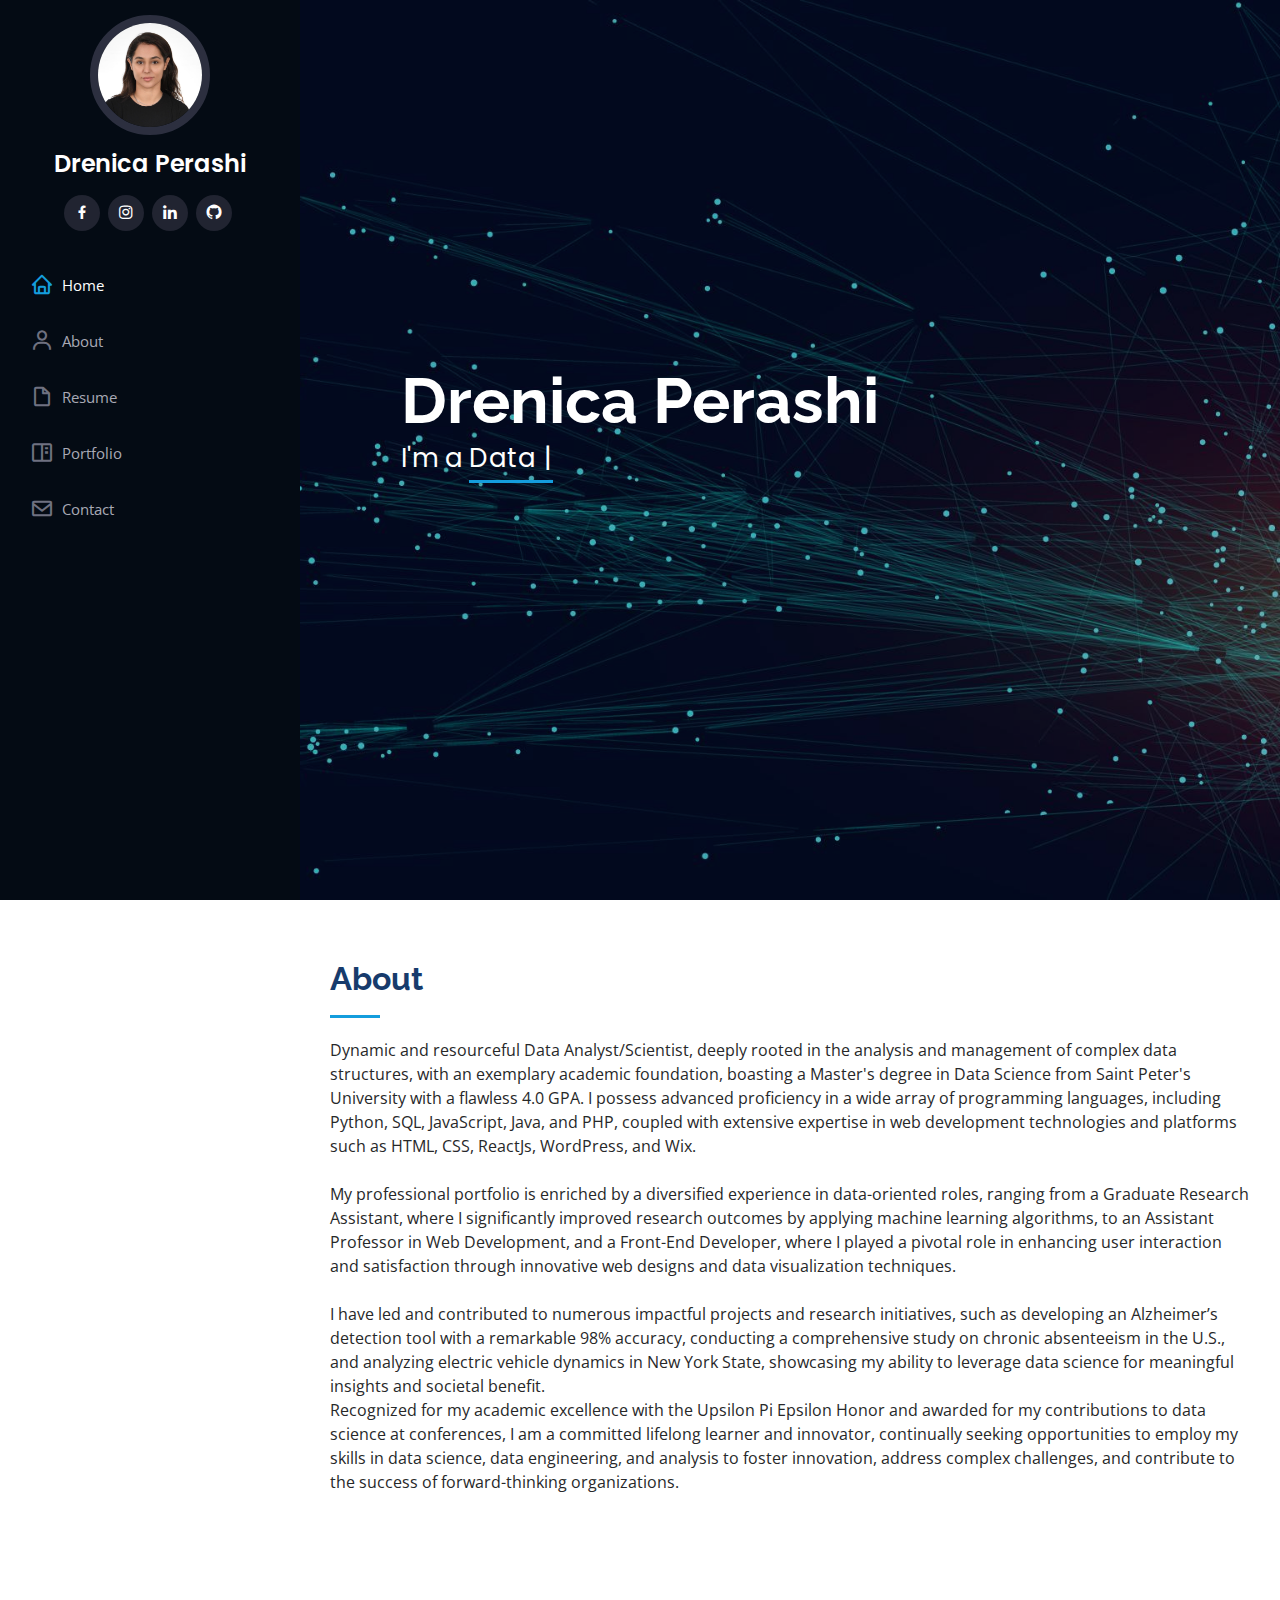
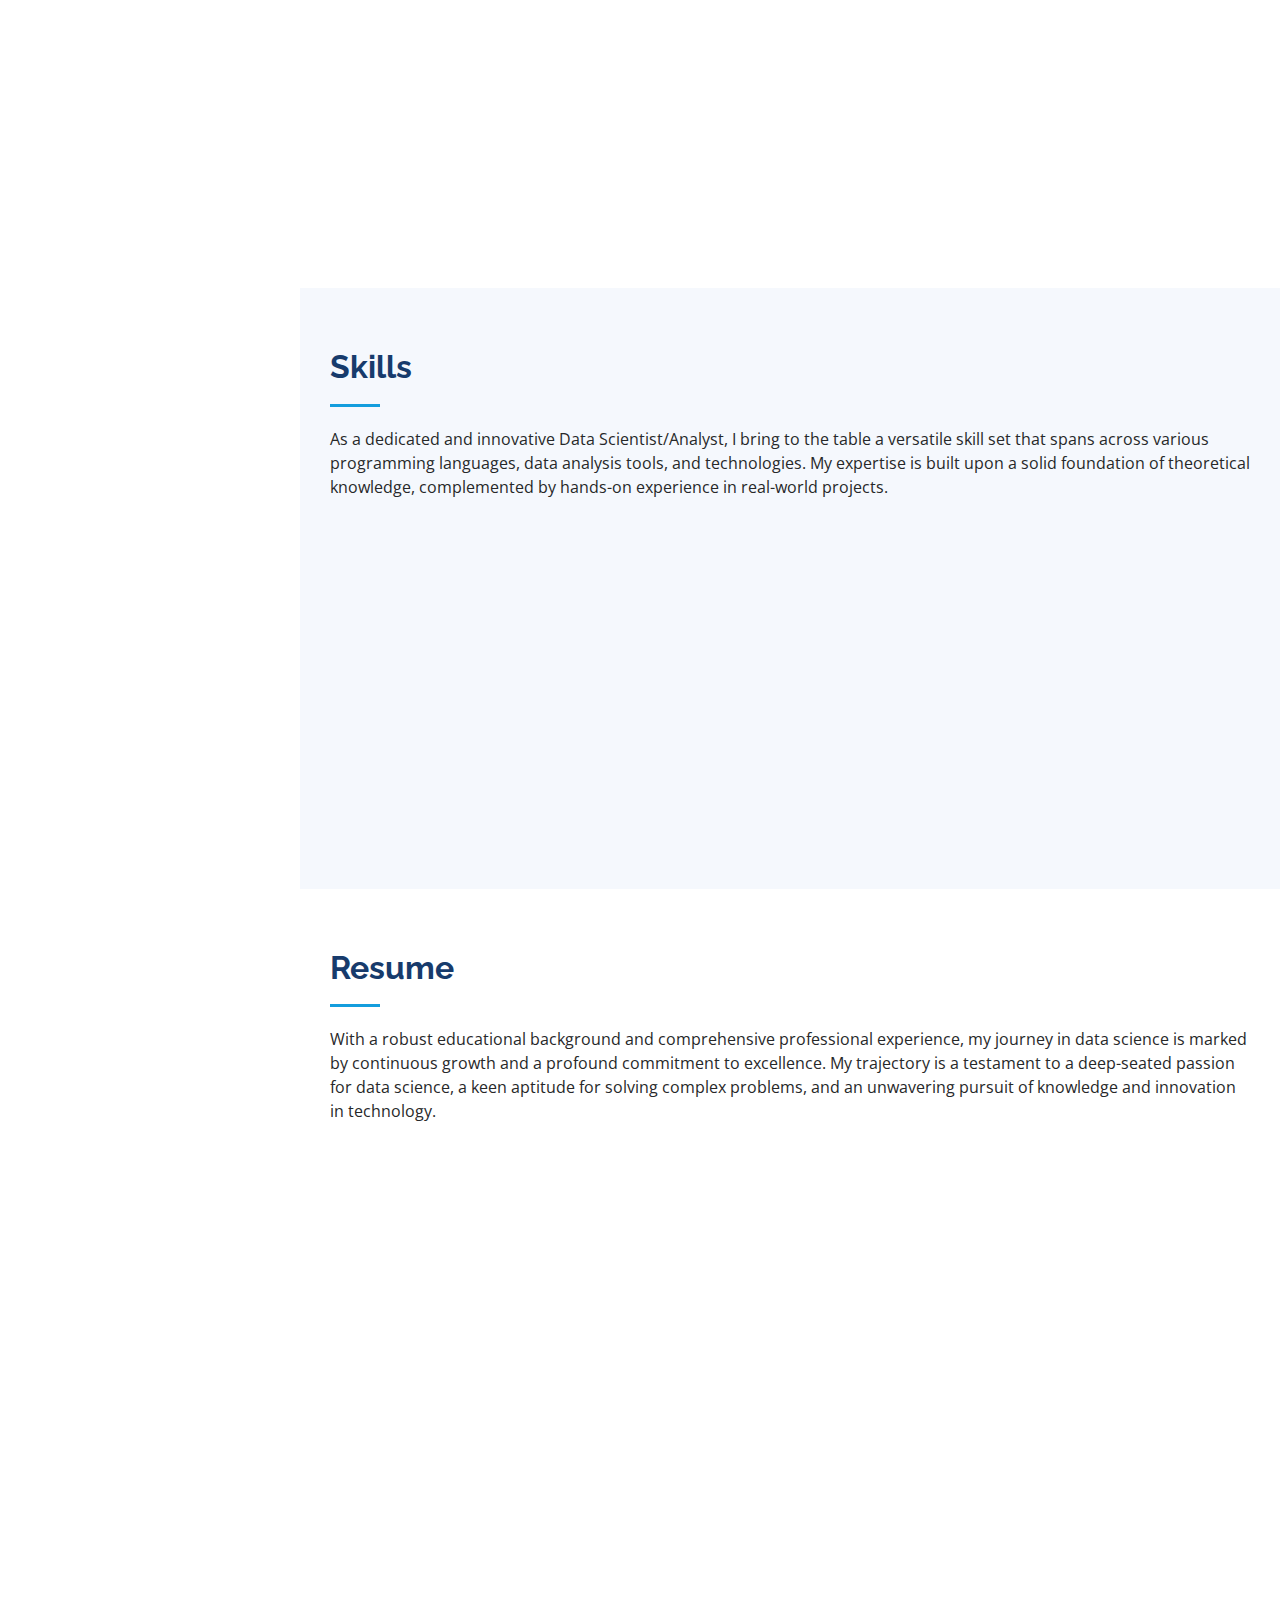
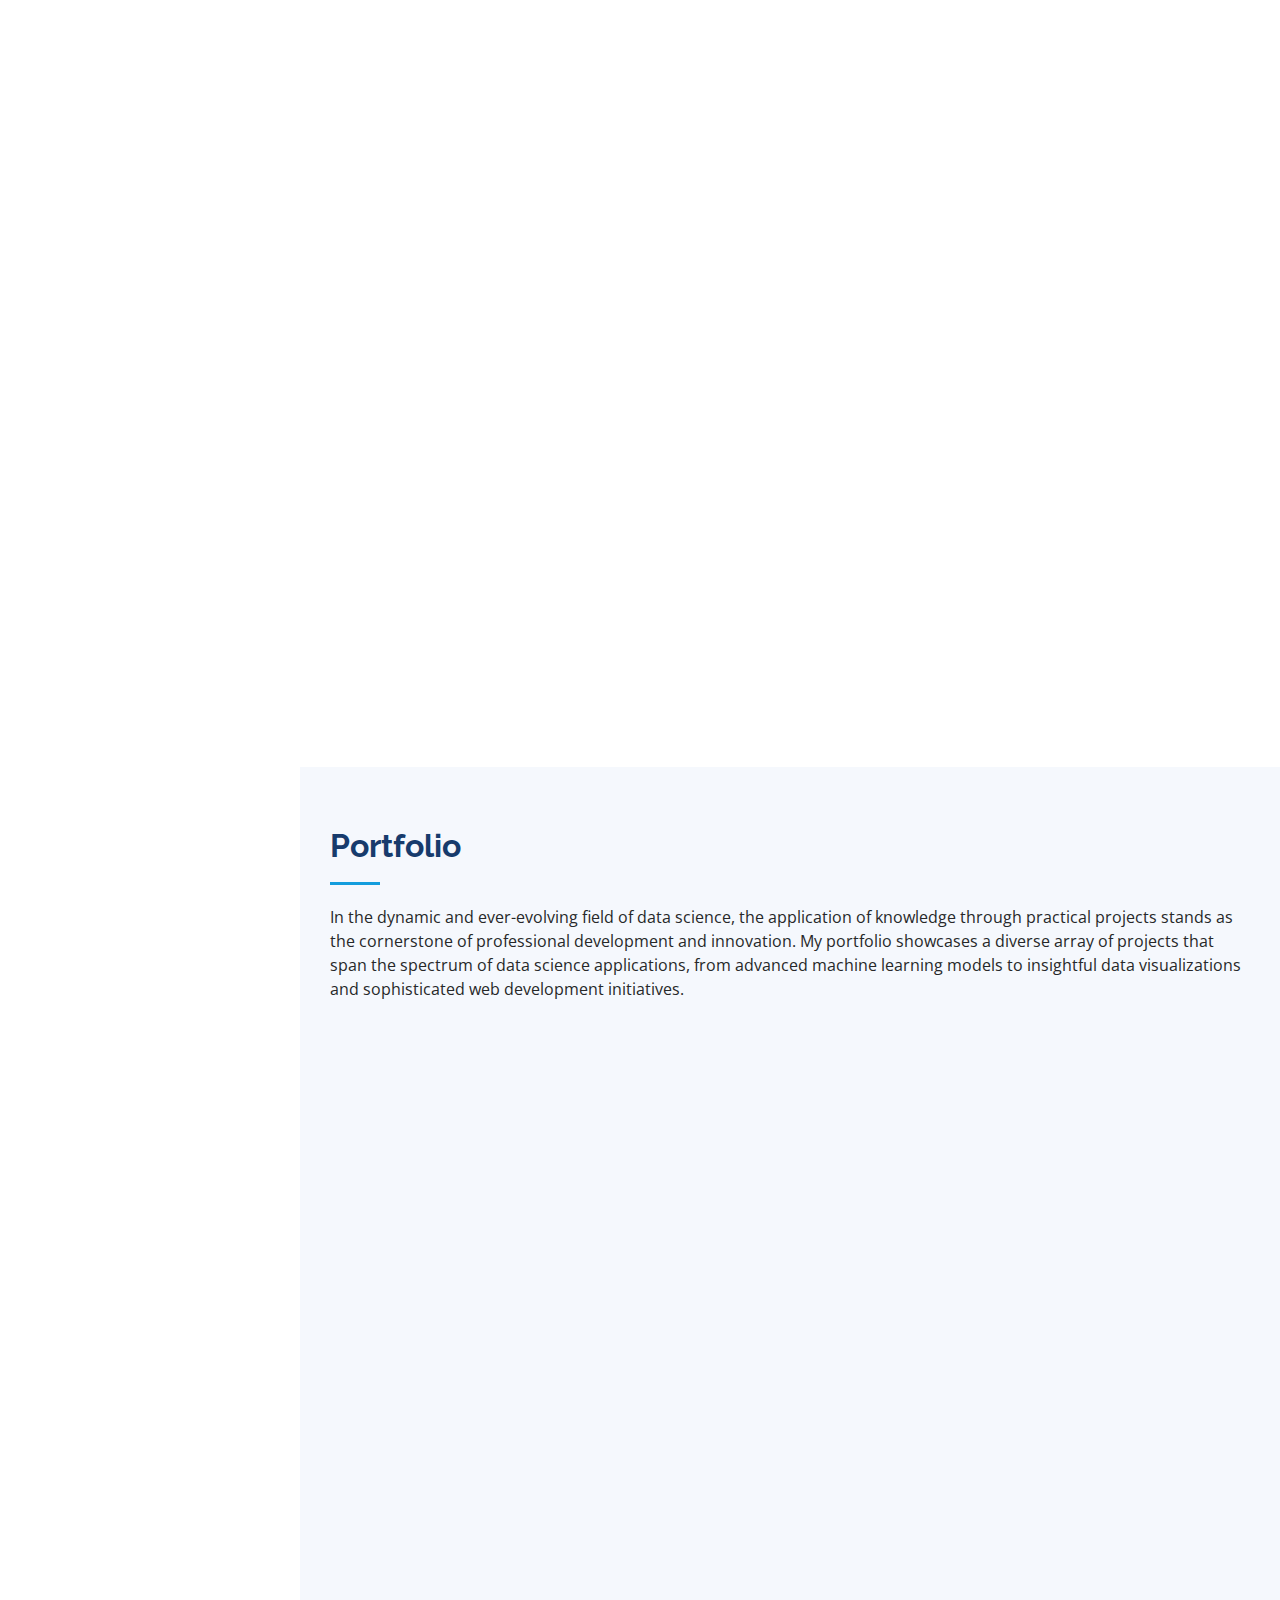
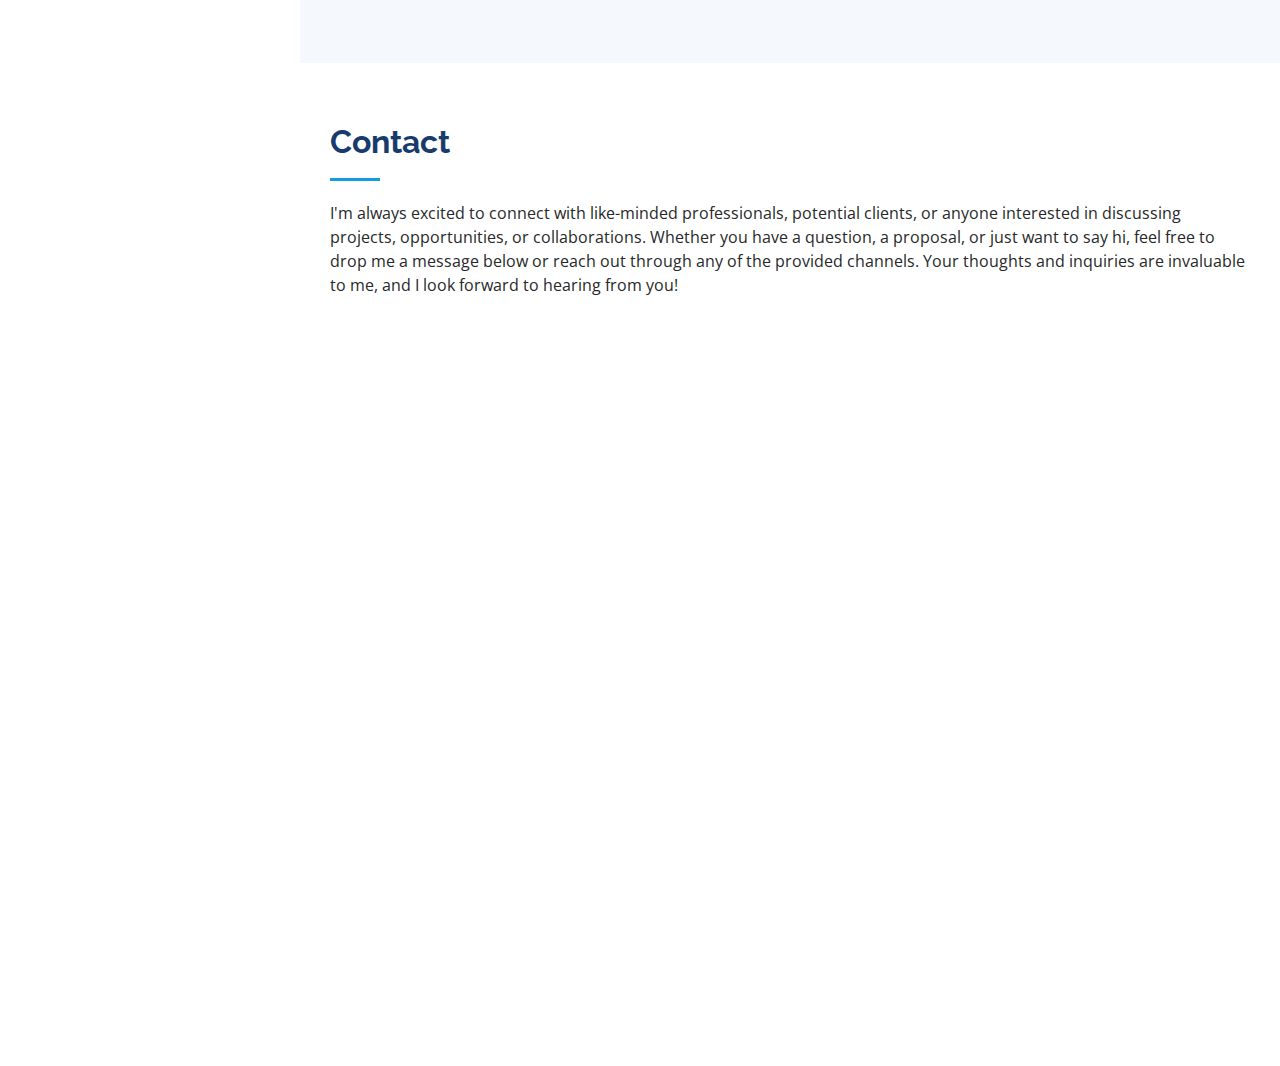
==== index.html @ c78410ed "change" ====
<!DOCTYPE html>
<html lang="en">

<head>
  <meta charset="utf-8">
  <meta content="width=device-width, initial-scale=1.0" name="viewport">

  <title>My portfolio</title>
  <meta content="" name="description">
  <meta content="" name="keywords">

  <!-- Favicons -->
  <link href="assets/img/favicon.jpg" rel="icon">


  <!-- Google Fonts -->
  <link href="https://fonts.googleapis.com/css?family=Open+Sans:300,300i,400,400i,600,600i,700,700i|Raleway:300,300i,400,400i,500,500i,600,600i,700,700i|Poppins:300,300i,400,400i,500,500i,600,600i,700,700i" rel="stylesheet">

  <!-- Vendor CSS Files -->
  <link href="assets/vendor/aos/aos.css" rel="stylesheet">
  <link href="assets/vendor/bootstrap/css/bootstrap.min.css" rel="stylesheet">
  <link href="assets/vendor/bootstrap-icons/bootstrap-icons.css" rel="stylesheet">
  <link href="assets/vendor/boxicons/css/boxicons.min.css" rel="stylesheet">
  <link href="assets/vendor/glightbox/css/glightbox.min.css" rel="stylesheet">
  <link href="assets/vendor/swiper/swiper-bundle.min.css" rel="stylesheet">

  <!-- Template Main CSS File -->
  <link href="assets/css/style.css" rel="stylesheet">

</head>

<body>

  <!-- ======= Mobile nav toggle button ======= -->
  <i class="bi bi-list mobile-nav-toggle d-xl-none"></i>

  <!-- ======= Header ======= -->
  <header id="header">
    <div class="d-flex flex-column">

      <div class="profile">
        <img src="assets/img/profilepicture.jpg" alt="" class="img-fluid rounded-circle">
        <h1 class="text-light"><a href="index.html">Drenica Perashi</a></h1>
        <div class="social-links mt-3 text-center">
          <a href="https://www.facebook.com/drenica.perashi" class="facebook"><i class="bx bxl-facebook"></i></a>
          <a href="https://www.instagram.com/drenicaperashii/" class="instagram"><i class="bx bxl-instagram"></i></a>
          <a href="https://www.linkedin.com/in/drenicaperashi/" class="linkedin"><i class="bx bxl-linkedin"></i></a>
          <a href="https://github.com/Drenica" class="github"><i class="bx bxl-github"></i></a>
        </div>
      </div>

      <nav id="navbar" class="nav-menu navbar">
        <ul>
          <li><a href="#hero" class="nav-link scrollto active"><i class="bx bx-home"></i> <span>Home</span></a></li>
          <li><a href="#about" class="nav-link scrollto"><i class="bx bx-user"></i> <span>About</span></a></li>
          <li><a href="#resume" class="nav-link scrollto"><i class="bx bx-file-blank"></i> <span>Resume</span></a></li>
          <li><a href="#portfolio" class="nav-link scrollto"><i class="bx bx-book-content"></i> <span>Portfolio</span></a></li>
          <li><a href="#contact" class="nav-link scrollto"><i class="bx bx-envelope"></i> <span>Contact</span></a></li>
        </ul>
      </nav><!-- .nav-menu -->
    </div>
  </header><!-- End Header -->

  <!-- ======= Hero Section ======= -->
  <section id="hero" class="d-flex flex-column justify-content-center align-items-center">
    <div class="hero-container" data-aos="fade-in">
      <h1>Drenica Perashi</h1>
      <p>I'm a <span class="typed" data-typed-items="Data Analyst, Data Scientist, Web Developer"></span></p>
    </div>
  </section><!-- End Hero -->

  <main id="main">

    <!-- ======= About Section ======= -->
    <section id="about" class="about">
      <div class="container">

        <div class="section-title">
          <h2>About</h2>
          <p>Dynamic and resourceful Data Analyst/Scientist, deeply rooted in the analysis and management of complex data structures, with an exemplary academic foundation, boasting a Master's degree in Data Science from Saint Peter's University with a flawless 4.0 GPA. I possess advanced proficiency in a wide array of programming languages, including Python, SQL, JavaScript, Java, and PHP, coupled with extensive expertise in web development technologies and platforms such as HTML, CSS, ReactJs, WordPress, and Wix.</p><br>
          <p>My professional portfolio is enriched by a diversified experience in data-oriented roles, ranging from a Graduate Research Assistant, where I significantly improved research outcomes by applying machine learning algorithms, to an Assistant Professor in Web Development, and a Front-End Developer, where I played a pivotal role in enhancing user interaction and satisfaction through innovative web designs and data visualization techniques.</p><br>
          <p>I have led and contributed to numerous impactful projects and research initiatives, such as developing an Alzheimer’s detection tool with a remarkable 98% accuracy, conducting a comprehensive study on chronic absenteeism in the U.S., and analyzing electric vehicle dynamics in New York State, showcasing my ability to leverage data science for meaningful insights and societal benefit.</p>
          <p>Recognized for my academic excellence with the Upsilon Pi Epsilon Honor and awarded for my contributions to data science at conferences, I am a committed lifelong learner and innovator, continually seeking opportunities to employ my skills in data science, data engineering, and analysis to foster innovation, address complex challenges, and contribute to the success of forward-thinking organizations.</p>          
        </div>

        <div class="row">
          <div class="col-lg-3" data-aos="fade-right">
            <img src="assets/img/profilepicture.jpg" class="img-fluid" alt="">
          </div>
          <div class="col-lg-9 pt-3 pt-lg-0 content" data-aos="fade-left">
            <p class="fst-italic">
              </p>
            <div class="row">
              <div class="col-lg-12">
                <ul>
                  <li><i class="bi bi-chevron-right"></i> <strong>City:</strong> <span>New York, USA</span></li>
                  <li><i class="bi bi-chevron-right"></i> <strong>Job titles:</strong> <span>Data Scientist · Data Analyst · ML Engineering  · Data Engineering · Business Analyst</span></li>
                  <li><i class="bi bi-chevron-right"></i> <strong>Workplaces:</strong> <span>On-site · Hybrid · Remote</span></li>
                  <li><i class="bi bi-chevron-right"></i> <strong>Availability:</strong> <span>Open to work</span></li>
                  <li><i class="bi bi-chevron-right"></i> <strong>Job types:</strong> <span>Full-time · Contract · Part-time · Internship · Temporary</span></li>
                  <li><i class="bi bi-chevron-right"></i> <strong>Start date:</strong> <span> Immediately · I'm actively applying</span></li>
                </ul>
              </div>
            </div>
          </div>
        </div>
      </div>
    </section><!-- End About Section -->

    <!-- ======= Facts Section ======= -->
    <!-- <section id="facts" class="facts">
      <div class="container">

        <div class="section-title">
          <h2>Facts</h2>
          <p>Magnam dolores commodi suscipit. Necessitatibus eius consequatur ex aliquid fuga eum quidem. Sit sint consectetur velit. Quisquam quos quisquam cupiditate. Et nemo qui impedit suscipit alias ea. Quia fugiat sit in iste officiis commodi quidem hic quas.</p>
        </div>

        <div class="row no-gutters">

          <div class="col-lg-3 col-md-6 d-md-flex align-items-md-stretch" data-aos="fade-up">
            <div class="count-box">
              <i class="bi bi-emoji-smile"></i>
              <span data-purecounter-start="0" data-purecounter-end="232" data-purecounter-duration="1" class="purecounter"></span>
              <p><strong>Happy Clients</strong> consequuntur quae</p>
            </div>
          </div>

          <div class="col-lg-3 col-md-6 d-md-flex align-items-md-stretch" data-aos="fade-up" data-aos-delay="100">
            <div class="count-box">
              <i class="bi bi-journal-richtext"></i>
              <span data-purecounter-start="0" data-purecounter-end="521" data-purecounter-duration="1" class="purecounter"></span>
              <p><strong>Projects</strong> adipisci atque cum quia aut</p>
            </div>
          </div>

          <div class="col-lg-3 col-md-6 d-md-flex align-items-md-stretch" data-aos="fade-up" data-aos-delay="200">
            <div class="count-box">
              <i class="bi bi-headset"></i>
              <span data-purecounter-start="0" data-purecounter-end="1453" data-purecounter-duration="1" class="purecounter"></span>
              <p><strong>Hours Of Support</strong> aut commodi quaerat</p>
            </div>
          </div>

          <div class="col-lg-3 col-md-6 d-md-flex align-items-md-stretch" data-aos="fade-up" data-aos-delay="300">
            <div class="count-box">
              <i class="bi bi-people"></i>
              <span data-purecounter-start="0" data-purecounter-end="32" data-purecounter-duration="1" class="purecounter"></span>
              <p><strong>Hard Workers</strong> rerum asperiores dolor</p>
            </div>
          </div>

        </div>

      </div> -->
    </section><!-- End Facts Section -->

    <!-- ======= Skills Section ======= -->
    <section id="skills" class="skills section-bg">
      <div class="container">

        <div class="section-title">
          <h2>Skills</h2>
          <p>As a dedicated and innovative Data Scientist/Analyst, I bring to the table a versatile skill set that spans across various programming languages, data analysis tools, and technologies. My expertise is built upon a solid foundation of theoretical knowledge, complemented by hands-on experience in real-world projects.</p>
        </div>

        <div class="row skills-content">

          <div class="col-lg-6" data-aos="fade-up">

            <div class="progress">
              <span class="skill">PYTHON (PANDAS, NUMPY, PLOTLY, MATPLOTLIB, SCIKIT-LEARN)<i class="val">100%</i></span>
              <div class="progress-bar-wrap">
                <div class="progress-bar" role="progressbar" aria-valuenow="100" aria-valuemin="0" aria-valuemax="100"></div>
              </div>
            </div>

            <div class="progress">
              <span class="skill">DATABASE MANAGEMENT (SQL, NOSQL, MS SQL SERVER, MYSQL, AND MONGODB)<i class="val">90%</i></span>
              <div class="progress-bar-wrap">
                <div class="progress-bar" role="progressbar" aria-valuenow="90" aria-valuemin="0" aria-valuemax="100"></div>
              </div>
            </div>

            <div class="progress">
              <span class="skill">DATA VISUALIZATION (TABLEAU, POWERBI, EXCEL) <i class="val">95%</i></span>
              <div class="progress-bar-wrap">
                <div class="progress-bar" role="progressbar" aria-valuenow="95" aria-valuemin="0" aria-valuemax="100"></div>
              </div>
            </div>

            <div class="progress">
              <span class="skill">MACHINE LEARNING (REINFORCED, SUPERVISED, UNSUPERVISED AND TRANSFER) <i class="val">90%</i></span>
              <div class="progress-bar-wrap">
                <div class="progress-bar" role="progressbar" aria-valuenow="90" aria-valuemin="0" aria-valuemax="100"></div>
              </div>
            </div>

            <div class="progress">
              <span class="skill">AWS(COMPUTE, DATABASE, ANALYTICS, MACHINE LEARNING, ETC.) <i class="val">85%</i></span>
              <div class="progress-bar-wrap">
                <div class="progress-bar" role="progressbar" aria-valuenow="85" aria-valuemin="0" aria-valuemax="100"></div>
              </div>
            </div>
          </div>

          <div class="col-lg-6" data-aos="fade-up" data-aos-delay="100">

            <div class="progress">
              <span class="skill">WEB DEVELOPMENT (HTM, CSS, ReactJs, Wordpress, Wix)<i class="val">100%</i></span>
              <div class="progress-bar-wrap">
                <div class="progress-bar" role="progressbar" aria-valuenow="100" aria-valuemin="0" aria-valuemax="100"></div>
              </div>
            </div>

            <div class="progress">
              <span class="skill">SOFTWARE ENGINEERING (JAVASCRIPT, PHP, JAVA, C++)<i class="val">80%</i></span>
              <div class="progress-bar-wrap">
                <div class="progress-bar" role="progressbar" aria-valuenow="80" aria-valuemin="0" aria-valuemax="100"></div>
              </div>
            </div>

            <div class="progress">
              <span class="skill">BIG DATA ANALYTICS(HADOOP, SPARK/PYSPARK, KAFKA, HIVE) <i class="val">85%</i></span>
              <div class="progress-bar-wrap">
                <div class="progress-bar" role="progressbar" aria-valuenow="85" aria-valuemin="0" aria-valuemax="100"></div>
              </div>
            </div>

            <div class="progress">
              <span class="skill">DEEP LEARNING & NLP (TENSORFLOW, PYTOUCH, NLTK, SPACY) <i class="val">85%</i></span>
              <div class="progress-bar-wrap">
                <div class="progress-bar" role="progressbar" aria-valuenow="85" aria-valuemin="0" aria-valuemax="100"></div>
              </div>
            </div>

            <div class="progress">
              <span class="skill">MARKET-OPS RESEARCH & MARKET MIX MODELING <i class="val">90%</i></span>
              <div class="progress-bar-wrap">
                <div class="progress-bar" role="progressbar" aria-valuenow="90" aria-valuemin="0" aria-valuemax="100"></div>
              </div>
            </div>

          </div>

        </div>

      </div>
    </section><!-- End Skills Section -->

    <!-- ======= Resume Section ======= -->
    <section id="resume" class="resume">
      <div class="container">

        <div class="section-title">
          <h2>Resume</h2>
          <p>With a robust educational background and comprehensive professional experience, my journey in data science is marked by continuous growth and a profound commitment to excellence. My trajectory is a testament to a deep-seated passion for data science, a keen aptitude for solving complex problems, and an unwavering pursuit of knowledge and innovation in technology.</p>
        </div>

        <div class="row">
          <div class="col-lg-6" data-aos="fade-up">
            <!-- <h3 class="resume-title">Sumary</h3>
            <div class="resume-item pb-0">
              <h4>Alex Smith</h4>
              <p><em>Innovative and deadline-driven Graphic Designer with 3+ years of experience designing and developing user-centered digital/print marketing material from initial concept to final, polished deliverable.</em></p>
              <ul>
                <li>Portland par 127,Orlando, FL</li>
                <li>(123) 456-7891</li>
                <li>alice.barkley@example.com</li>
              </ul>
            </div> -->

            <h3 class="resume-title">Education</h3>
            <div class="resume-item">
              <h4>Master of Science - Data Science</h4>
              <h5>2022 - Present</h5>
              <p><em>Saint Peter's University, NJ</em></p>
              <p>Pursuing my Master of Science in Data Science at Saint Peter's University has equipped me with a profound understanding of statistical modeling, machine learning, and advanced analytics, culminating in a perfect GPA of 4.0 and preparing me for impactful contributions in the field.</p>
            </div>
            <div class="resume-item">
              <h4>Bachelor of Science - Computer Engineering</h4>
              <h5>2017 - 2021</h5>
              <p><em>University of Prishtina - Faculty of Computer Engineering, KS</em></p>
              <p>Graduated with a Bachelor of Science in Computer Engineering from the University of Prishtina “Hasan Prishtina,” where I also served as President of the Student Council, significantly enhanced my leadership skills and technical acumen, laying a robust groundwork for my future endeavors in data science.</p>
            </div><br>
            <h3 class="resume-title">Professional Experience</h3>
            <div class="resume-item">
              <h4>Graduate Research Assistant</h4>
              <h5>2023 - Present</h5>
              <p><em>Saint Peter's University, Jersey City, NJ </em></p>
              <ul>
                <li> Analyzed and cleaned datasets comprising over 10,000+ data points using Python and Azure Big Data,
                  applying machine learning algorithms to enhance research outcomes by 20% in 3 faculty-led studies.</li>
                <li> Championed analysis of intricate data sets for 5 research papers, 3 of which are nearing public release;
                  instrumental in amplifying the department’s standing in data science and advancing research initiatives.</li>
              </ul>
            </div>
          </div>
          <div class="col-lg-6" data-aos="fade-up" data-aos-delay="100"><br><br><br>
            <div class="resume-item">
              <h4>Assistant Professor - Web Development</h4>
              <h5>2021 - 2022</h5>
              <p><em>ICT for KOSOVO’s Growth EU, Prishtine, Kosovo</em></p>
              <ul>
                <li> Prepared and delivered a comprehensive web development training module across two semesters, enhancing
                  data management and UX principles proficiency for 70 students by 30%.</li>
                <li> Created and led a web development module, enhancing data analysis skills and increasing project scores by
                  25% through 30+ assignments.
                  </li>
              </ul>
            </div>
            <div class="resume-item">
              <h4>Front-end Developer</h4>
              <h5>2021 - 2022</h5>
              <p><em>NOEXIS Lab, Prishtine, Kosovo</em></p>
              <ul>
                <li>  Developed 5+ responsive web designs using JavaScript, HTML, and CSS, improving data visualization and
                  user interaction, leading to a 35% improvement in customer satisfaction scores.</li>
                <li>  Optimized content management for 5+ WordPress sites, focusing on data accuracy and relevance, leading to a
                  20% increase in web traffic and user engagement metrics.</li>
              </ul>
            </div>
            <div class="resume-item">
              <h4>Student Inter - Software Development Internship</h4>
              <h5>2020 - 2021</h5>
              <p><em>LinkPlus, Prishtine, Kosovo</em></p>
              <ul>
                <li>  Engineered a cutting-edge Java desktop application with a team, optimizing processing efficiency by 15%;
                  positively impacted over 500 end-users with seamless performance upgrades and enhanced user experience.</li>
                <li>  Implemented over 50 daily unit tests, enhancing code integrity and reducing post-deployment bugs by 50%,
                  while collaborating with 3 cross-functional teams to boost project delivery efficiency by 20% through better
                  communication and teamwork.</li>
              </ul>
            </div>
          </div>
        </div>

      </div>
    </section><!-- End Resume Section -->

    <!-- ======= Portfolio Section ======= -->
    <section id="portfolio" class="portfolio section-bg">
      <div class="container">

        <div class="section-title">
          <h2>Portfolio</h2>
          <p>In the dynamic and ever-evolving field of data science, the application of knowledge through practical projects stands as the cornerstone of professional development and innovation. My portfolio showcases a diverse array of projects that span the spectrum of data science applications, from advanced machine learning models to insightful data visualizations and sophisticated web development initiatives.</p>
        </div>
        <div class="row" data-aos="fade-up">
          <div class="col-lg-12 d-flex justify-content-center">
            <ul id="portfolio-flters">
              <li data-filter="*" class="filter-active">All</li>
              <li data-filter=".filter-ds">Data Science</li>
              <li data-filter=".filter-ml">Machine Learning</li>
              <li data-filter=".filter-da">Data Analytics</li>
              <li data-filter=".filter-nlp">Natural Language Processing</li>
            </ul>
          </div>
        </div>

        <div class="row portfolio-container" data-aos="fade-up" data-aos-delay="100">

          <div class="col-lg-4 col-md-6 portfolio-item filter-ds">
            <div class="portfolio-wrap">
              <img src="assets/img/portfolio/portfolio-1.jpg" class="img-fluid" alt="">
              <div class="portfolio-links">
                <a href="assets/img/portfolio/portfolio-1.jpg" data-gallery="portfolioGallery" class="portfolio-lightbox" title="App 1"><i class="bx bx-plus"></i></a>
                <a href="portfolio-details.html" title="More Details"><i class="bx bx-link"></i></a>
              </div>
            </div>
          </div>

          <div class="col-lg-4 col-md-6 portfolio-item filter-ml">
            <div class="portfolio-wrap">
              <img src="assets/img/portfolio/portfolio-2.jpg" class="img-fluid" alt="">
              <div class="portfolio-links">
                <a href="assets/img/portfolio/portfolio-2.jpg" data-gallery="portfolioGallery" class="portfolio-lightbox" title="Web 3"><i class="bx bx-plus"></i></a>
                <a href="portfolio-details.html" title="More Details"><i class="bx bx-link"></i></a>
              </div>
            </div>
          </div>

          <div class="col-lg-4 col-md-6 portfolio-item filter-da">
            <div class="portfolio-wrap">
              <img src="assets/img/portfolio/portfolio-3.jpg" class="img-fluid" alt="">
              <div class="portfolio-links">
                <a href="assets/img/portfolio/portfolio-3.jpg" data-gallery="portfolioGallery" class="portfolio-lightbox" title="App 2"><i class="bx bx-plus"></i></a>
                <a href="portfolio-details.html" title="More Details"><i class="bx bx-link"></i></a>
              </div>
            </div>
          </div>

          <div class="col-lg-4 col-md-6 portfolio-item filter-nlp">
            <div class="portfolio-wrap">
              <img src="assets/img/portfolio/portfolio-4.jpg" class="img-fluid" alt="">
              <div class="portfolio-links">
                <a href="assets/img/portfolio/portfolio-4.jpg" data-gallery="portfolioGallery" class="portfolio-lightbox" title="Card 2"><i class="bx bx-plus"></i></a>
                <a href="portfolio-details.html" title="More Details"><i class="bx bx-link"></i></a>
              </div>
            </div>
          </div>

        </div>
      </div>
    </section><!-- End Portfolio Section -->
  
    <!-- ======= Services Section ======= -->
    <!-- <section id="services" class="services">
      <div class="container">

        <div class="section-title">
          <h2>Services</h2>
          <p>Magnam dolores commodi suscipit. Necessitatibus eius consequatur ex aliquid fuga eum quidem. Sit sint consectetur velit. Quisquam quos quisquam cupiditate. Et nemo qui impedit suscipit alias ea. Quia fugiat sit in iste officiis commodi quidem hic quas.</p>
        </div>

        <div class="row">
          <div class="col-lg-4 col-md-6 icon-box" data-aos="fade-up">
            <div class="icon"><i class="bi bi-briefcase"></i></div>
            <h4 class="title"><a href="">Lorem Ipsum</a></h4>
            <p class="description">Voluptatum deleniti atque corrupti quos dolores et quas molestias excepturi sint occaecati cupiditate non provident</p>
          </div>
          <div class="col-lg-4 col-md-6 icon-box" data-aos="fade-up" data-aos-delay="100">
            <div class="icon"><i class="bi bi-card-checklist"></i></div>
            <h4 class="title"><a href="">Dolor Sitema</a></h4>
            <p class="description">Minim veniam, quis nostrud exercitation ullamco laboris nisi ut aliquip ex ea commodo consequat tarad limino ata</p>
          </div>
          <div class="col-lg-4 col-md-6 icon-box" data-aos="fade-up" data-aos-delay="200">
            <div class="icon"><i class="bi bi-bar-chart"></i></div>
            <h4 class="title"><a href="">Sed ut perspiciatis</a></h4>
            <p class="description">Duis aute irure dolor in reprehenderit in voluptate velit esse cillum dolore eu fugiat nulla pariatur</p>
          </div>
          <div class="col-lg-4 col-md-6 icon-box" data-aos="fade-up" data-aos-delay="300">
            <div class="icon"><i class="bi bi-binoculars"></i></div>
            <h4 class="title"><a href="">Magni Dolores</a></h4>
            <p class="description">Excepteur sint occaecat cupidatat non proident, sunt in culpa qui officia deserunt mollit anim id est laborum</p>
          </div>
          <div class="col-lg-4 col-md-6 icon-box" data-aos="fade-up" data-aos-delay="400">
            <div class="icon"><i class="bi bi-brightness-high"></i></div>
            <h4 class="title"><a href="">Nemo Enim</a></h4>
            <p class="description">At vero eos et accusamus et iusto odio dignissimos ducimus qui blanditiis praesentium voluptatum deleniti atque</p>
          </div>
          <div class="col-lg-4 col-md-6 icon-box" data-aos="fade-up" data-aos-delay="500">
            <div class="icon"><i class="bi bi-calendar4-week"></i></div>
            <h4 class="title"><a href="">Eiusmod Tempor</a></h4>
            <p class="description">Et harum quidem rerum facilis est et expedita distinctio. Nam libero tempore, cum soluta nobis est eligendi</p>
          </div>
        </div>

      </div>
    </section>End Services Section -->

    <!-- ======= Testimonials Section ======= -->
    <!-- <section id="testimonials" class="testimonials section-bg">
      <div class="container">

        <div class="section-title">
          <h2>Testimonials</h2>
          <p>Magnam dolores commodi suscipit. Necessitatibus eius consequatur ex aliquid fuga eum quidem. Sit sint consectetur velit. Quisquam quos quisquam cupiditate. Et nemo qui impedit suscipit alias ea. Quia fugiat sit in iste officiis commodi quidem hic quas.</p>
        </div>

        <div class="testimonials-slider swiper" data-aos="fade-up" data-aos-delay="100">
          <div class="swiper-wrapper">

            <div class="swiper-slide">
              <div class="testimonial-item" data-aos="fade-up">
                <p>
                  <i class="bx bxs-quote-alt-left quote-icon-left"></i>
                  Proin iaculis purus consequat sem cure digni ssim donec porttitora entum suscipit rhoncus. Accusantium quam, ultricies eget id, aliquam eget nibh et. Maecen aliquam, risus at semper.
                  <i class="bx bxs-quote-alt-right quote-icon-right"></i>
                </p>
                <img src="assets/img/testimonials/testimonials-1.jpg" class="testimonial-img" alt="">
                <h3>Saul Goodman</h3>
                <h4>Ceo &amp; Founder</h4>
              </div>
            </div>End testimonial item 

            <div class="swiper-slide">
              <div class="testimonial-item" data-aos="fade-up" data-aos-delay="100">
                <p>
                  <i class="bx bxs-quote-alt-left quote-icon-left"></i>
                  Export tempor illum tamen malis malis eram quae irure esse labore quem cillum quid cillum eram malis quorum velit fore eram velit sunt aliqua noster fugiat irure amet legam anim culpa.
                  <i class="bx bxs-quote-alt-right quote-icon-right"></i>
                </p>
                <img src="assets/img/testimonials/testimonials-2.jpg" class="testimonial-img" alt="">
                <h3>Sara Wilsson</h3>
                <h4>Designer</h4>
              </div>
            </div><!-- End testimonial item 

            <div class="swiper-slide">
              <div class="testimonial-item" data-aos="fade-up" data-aos-delay="200">
                <p>
                  <i class="bx bxs-quote-alt-left quote-icon-left"></i>
                  Enim nisi quem export duis labore cillum quae magna enim sint quorum nulla quem veniam duis minim tempor labore quem eram duis noster aute amet eram fore quis sint minim.
                  <i class="bx bxs-quote-alt-right quote-icon-right"></i>
                </p>
                <img src="assets/img/testimonials/testimonials-3.jpg" class="testimonial-img" alt="">
                <h3>Jena Karlis</h3>
                <h4>Store Owner</h4>
              </div>
            </div><!-- End testimonial item 

            <div class="swiper-slide">
              <div class="testimonial-item" data-aos="fade-up" data-aos-delay="300">
                <p>
                  <i class="bx bxs-quote-alt-left quote-icon-left"></i>
                  Fugiat enim eram quae cillum dolore dolor amet nulla culpa multos export minim fugiat minim velit minim dolor enim duis veniam ipsum anim magna sunt elit fore quem dolore labore illum veniam.
                  <i class="bx bxs-quote-alt-right quote-icon-right"></i>
                </p>
                <img src="assets/img/testimonials/testimonials-4.jpg" class="testimonial-img" alt="">
                <h3>Matt Brandon</h3>
                <h4>Freelancer</h4>
              </div>
            </div>
            <!-- End testimonial item 

            <div class="swiper-slide">
              <div class="testimonial-item" data-aos="fade-up" data-aos-delay="400">
                <p>
                  <i class="bx bxs-quote-alt-left quote-icon-left"></i>
                  Quis quorum aliqua sint quem legam fore sunt eram irure aliqua veniam tempor noster veniam enim culpa labore duis sunt culpa nulla illum cillum fugiat legam esse veniam culpa fore nisi cillum quid.
                  <i class="bx bxs-quote-alt-right quote-icon-right"></i>
                </p>
                <img src="assets/img/testimonials/testimonials-5.jpg" class="testimonial-img" alt="">
                <h3>John Larson</h3>
                <h4>Entrepreneur</h4>
              </div>
            </div><!-- End testimonial item 

          </div>
          <div class="swiper-pagination"></div>
        </div>

      </div>
    </section> -->
    <!-- End Testimonials Section -->

    <!-- ======= Contact Section ======= -->
    <section id="contact" class="contact">
      <div class="container">

        <div class="section-title">
          <h2>Contact</h2>
          <p>I'm always excited to connect with like-minded professionals, potential clients, or anyone interested in discussing projects, opportunities, or collaborations. Whether you have a question, a proposal, or just want to say hi, feel free to drop me a message below or reach out through any of the provided channels. Your thoughts and inquiries are invaluable to me, and I look forward to hearing from you!</p>
        </div>

        <div class="row" data-aos="fade-in">

          <div class="col-lg-5 d-flex align-items-stretch">
            <div class="info">
              <div class="address">
                <i class="bi bi-geo-alt"></i>
                <h4>Location:</h4>
                <p>Staten Island, NY 10306</p>
              </div>

              <div class="email">
                <i class="bi bi-envelope"></i>
                <h4>Email:</h4>
                <p>drenicaperashi99@gmai.com</p>
              </div>

              <div class="phone">
                <i class="bi bi-phone"></i>
                <h4>Call:</h4>
                <p>+1 908 300 0118</p>
              </div>
              <iframe src="https://www.google.com/maps/embed?pb=!1m18!1m12!1m3!1d96990.6547460791!2d-74.1468185!3d40.5646056!2m3!1f0!2f0!3f0!3m2!1i1024!2i768!4f13.1!3m3!1m2!1s0x89c245ef79f4d4e7%3A0x50271f8534babc78!2sStaten%20Island%2C%20NY!5e0!3m2!1sen!2sus!4v1711390638441!5m2!1sen!2sus" style="border:0; width: 100%; height: 290px;" allowfullscreen="" loading="lazy" referrerpolicy="no-referrer-when-downgrade"></iframe>
            </div>

          </div>

          <div class="col-lg-7 mt-5 mt-lg-0 d-flex align-items-stretch">
            <form action="forms/contact.php" method="post" role="form" class="php-email-form">
              <div class="row">
                <div class="form-group col-md-6">
                  <label for="name">Your Name</label>
                  <input type="text" name="name" class="form-control" id="name" required>
                </div>
                <div class="form-group col-md-6">
                  <label for="name">Your Email</label>
                  <input type="email" class="form-control" name="email" id="email" required>
                </div>
              </div>
              <div class="form-group">
                <label for="name">Subject</label>
                <input type="text" class="form-control" name="subject" id="subject" required>
              </div>
              <div class="form-group">
                <label for="name">Message</label>
                <textarea class="form-control" name="message" rows="10" required></textarea>
              </div>
              <div class="my-3">
                <div class="loading">Loading</div>
                <div class="error-message"></div>
                <div class="sent-message">Your message has been sent. Thank you!</div>
              </div>
              <div class="text-center"><button type="submit">Send Message</button></div>
            </form>
          </div>

        </div>

      </div>
    </section><!-- End Contact Section -->

  </main><!-- End #main -->

  <!-- ======= Footer ======= -->
  <footer id="footer">
    <div class="container">
      <div class="copyright">
      </div>
      <div class="credits">
      </div>
    </div>
  </footer><!-- End  Footer -->

  <a href="#" class="back-to-top d-flex align-items-center justify-content-center"><i class="bi bi-arrow-up-short"></i></a>

  <!-- Vendor JS Files -->
  <script src="assets/vendor/purecounter/purecounter_vanilla.js"></script>
  <script src="assets/vendor/aos/aos.js"></script>
  <script src="assets/vendor/bootstrap/js/bootstrap.bundle.min.js"></script>
  <script src="assets/vendor/glightbox/js/glightbox.min.js"></script>
  <script src="assets/vendor/isotope-layout/isotope.pkgd.min.js"></script>
  <script src="assets/vendor/swiper/swiper-bundle.min.js"></script>
  <script src="assets/vendor/typed.js/typed.umd.js"></script>
  <script src="assets/vendor/waypoints/noframework.waypoints.js"></script>
  <script src="assets/vendor/php-email-form/validate.js"></script>

  <!-- Template Main JS File -->
  <script src="assets/js/main.js"></script>

</body>

</html>
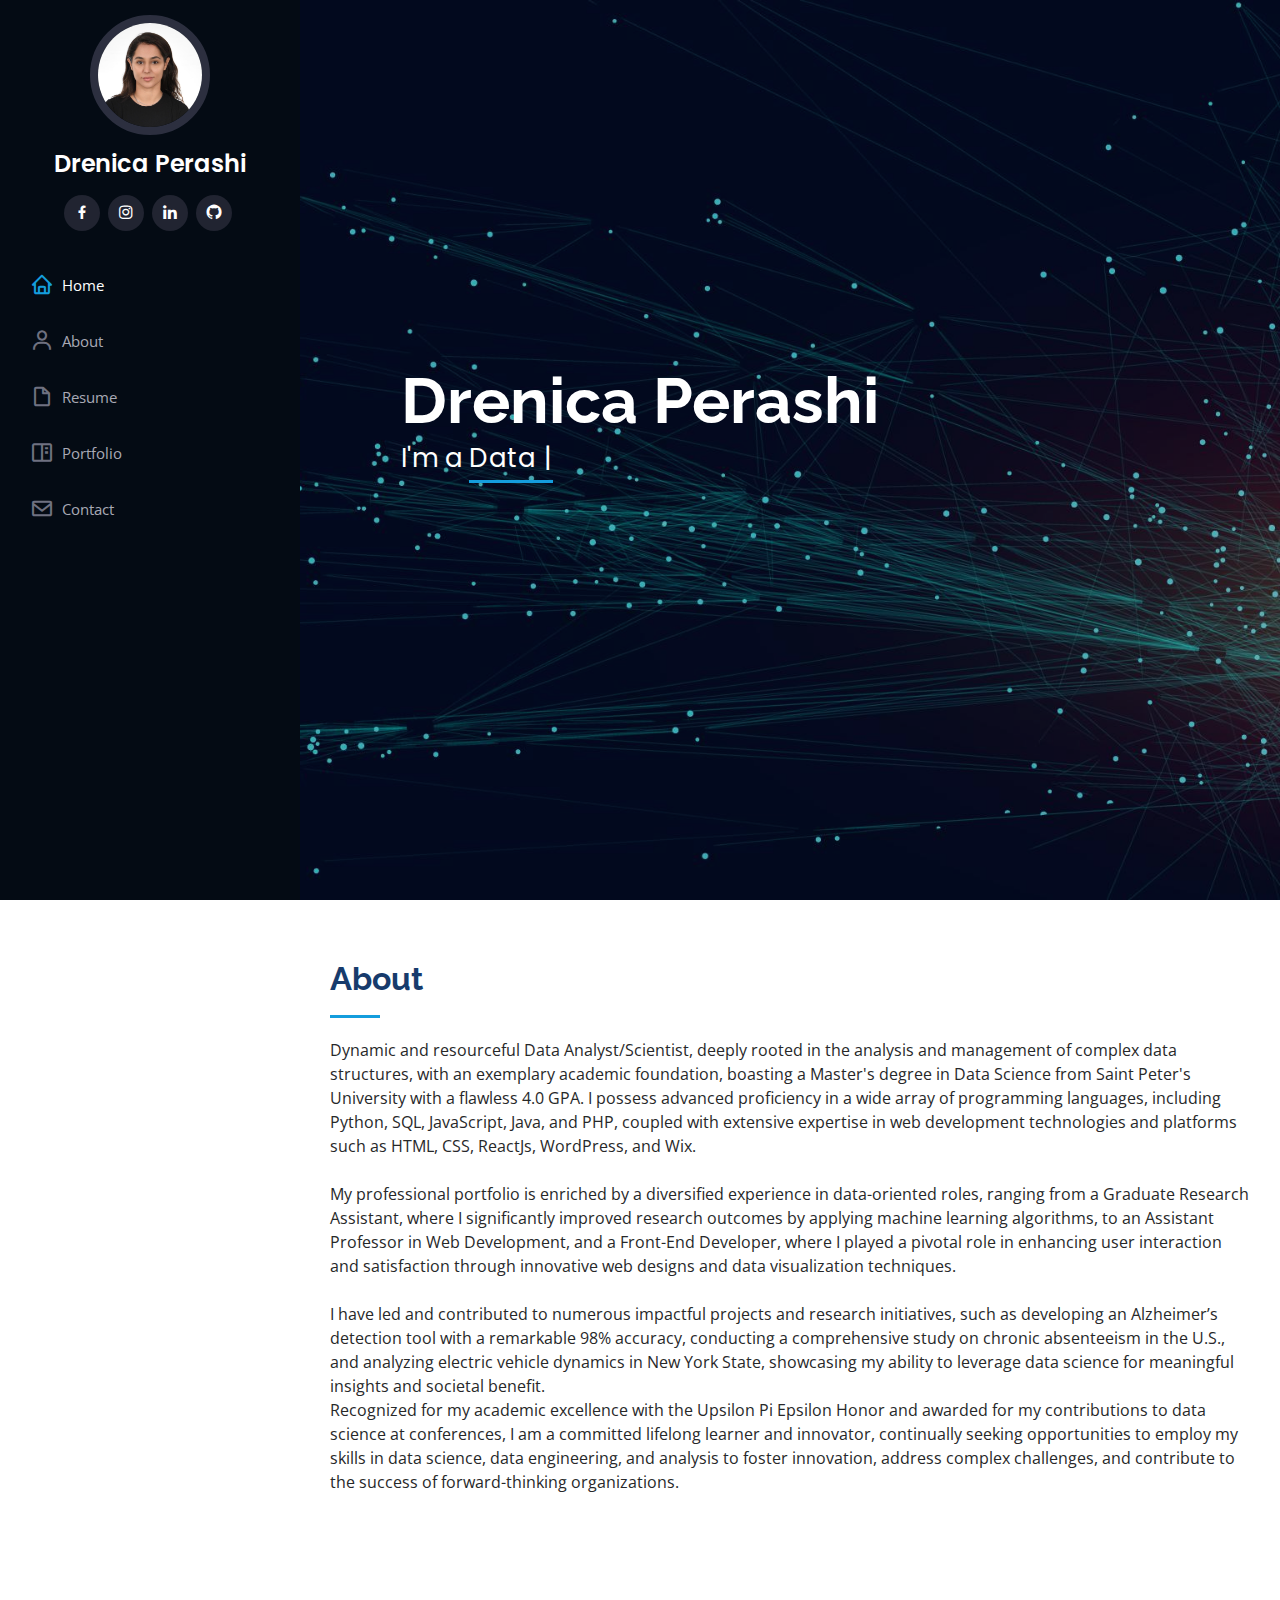
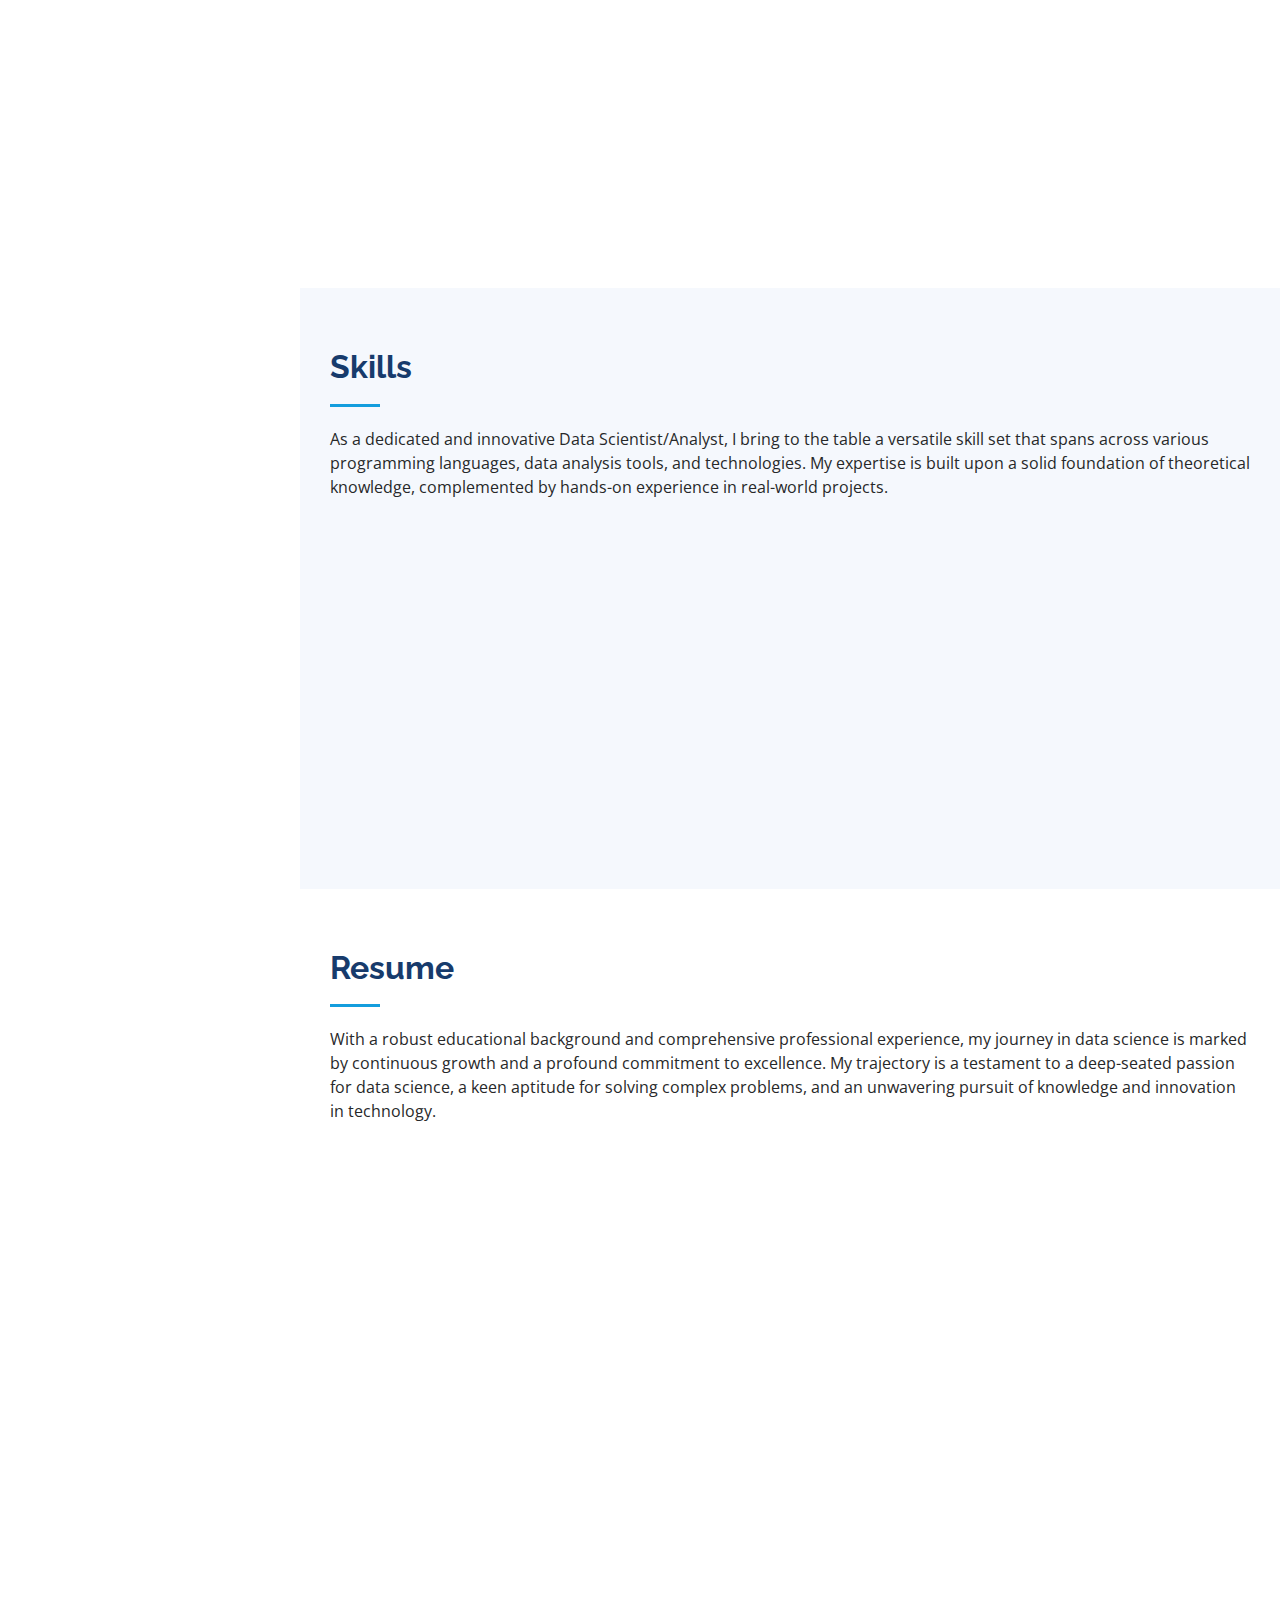
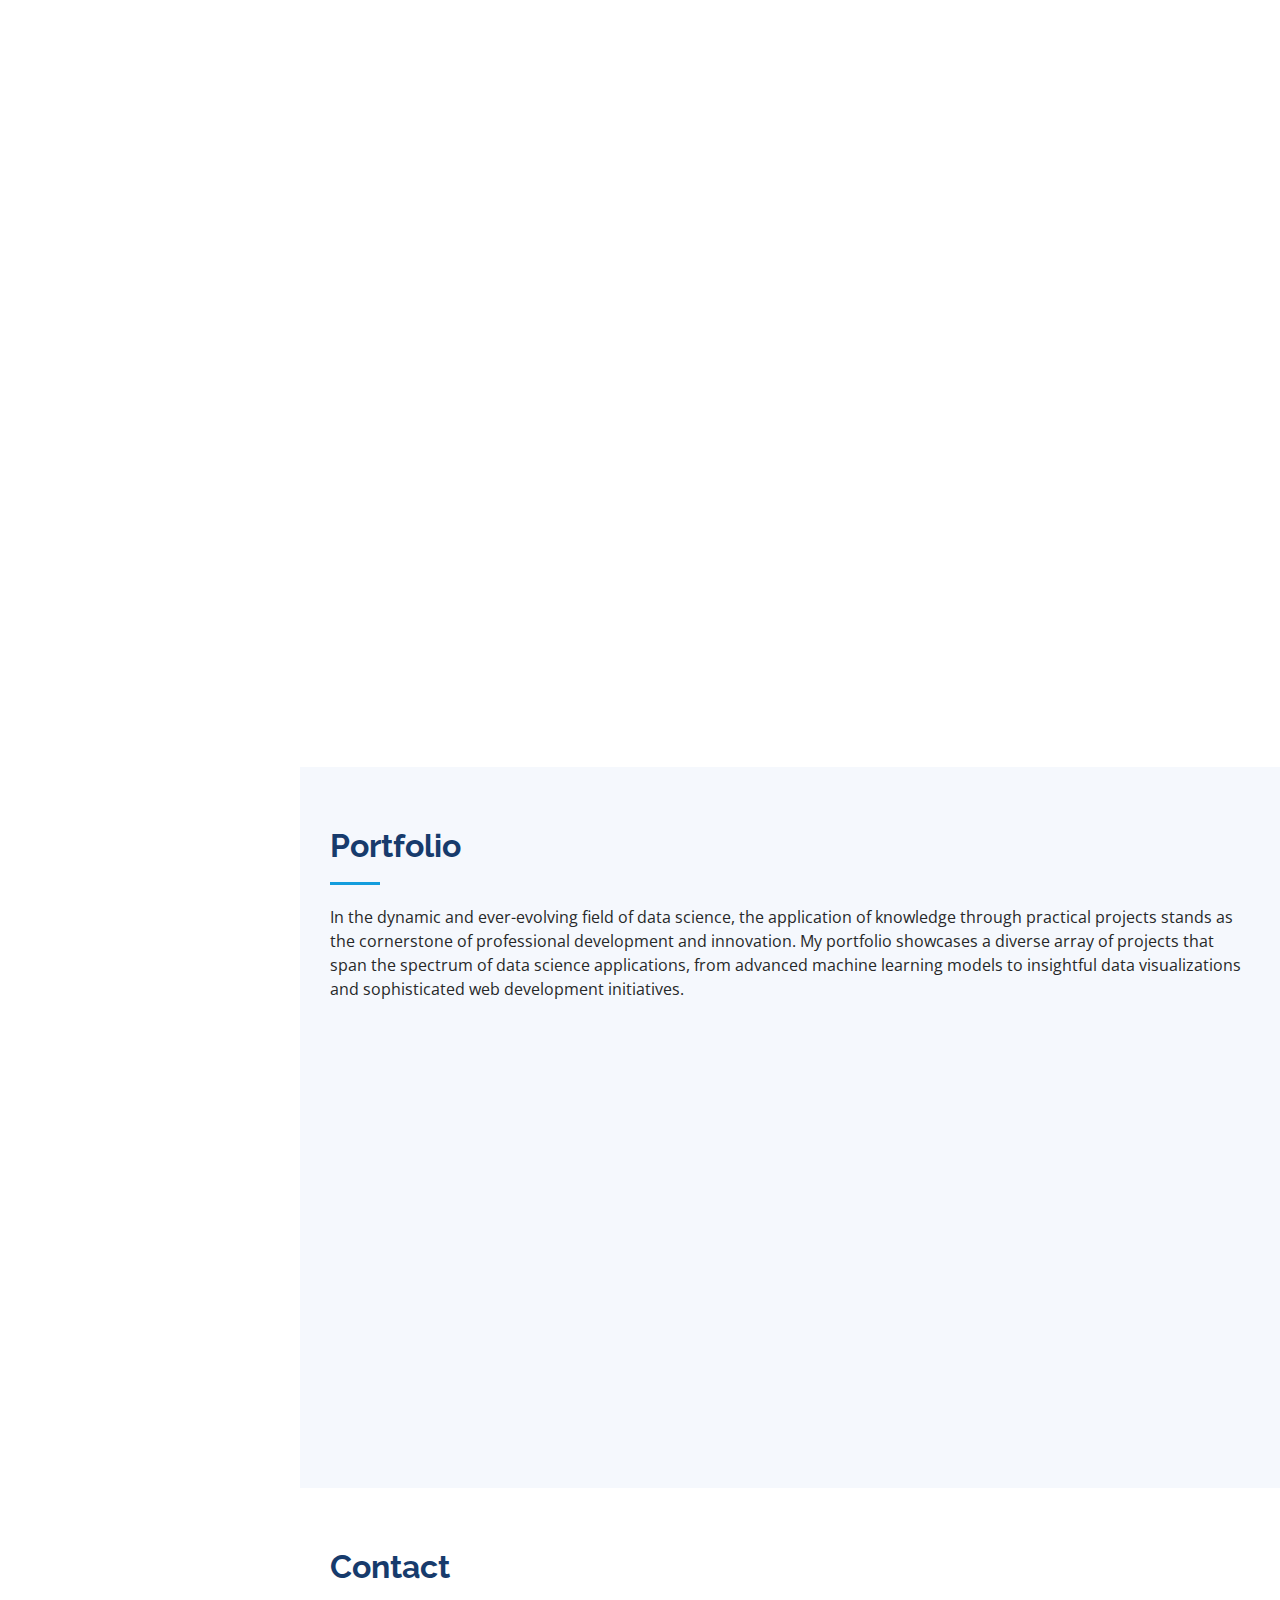
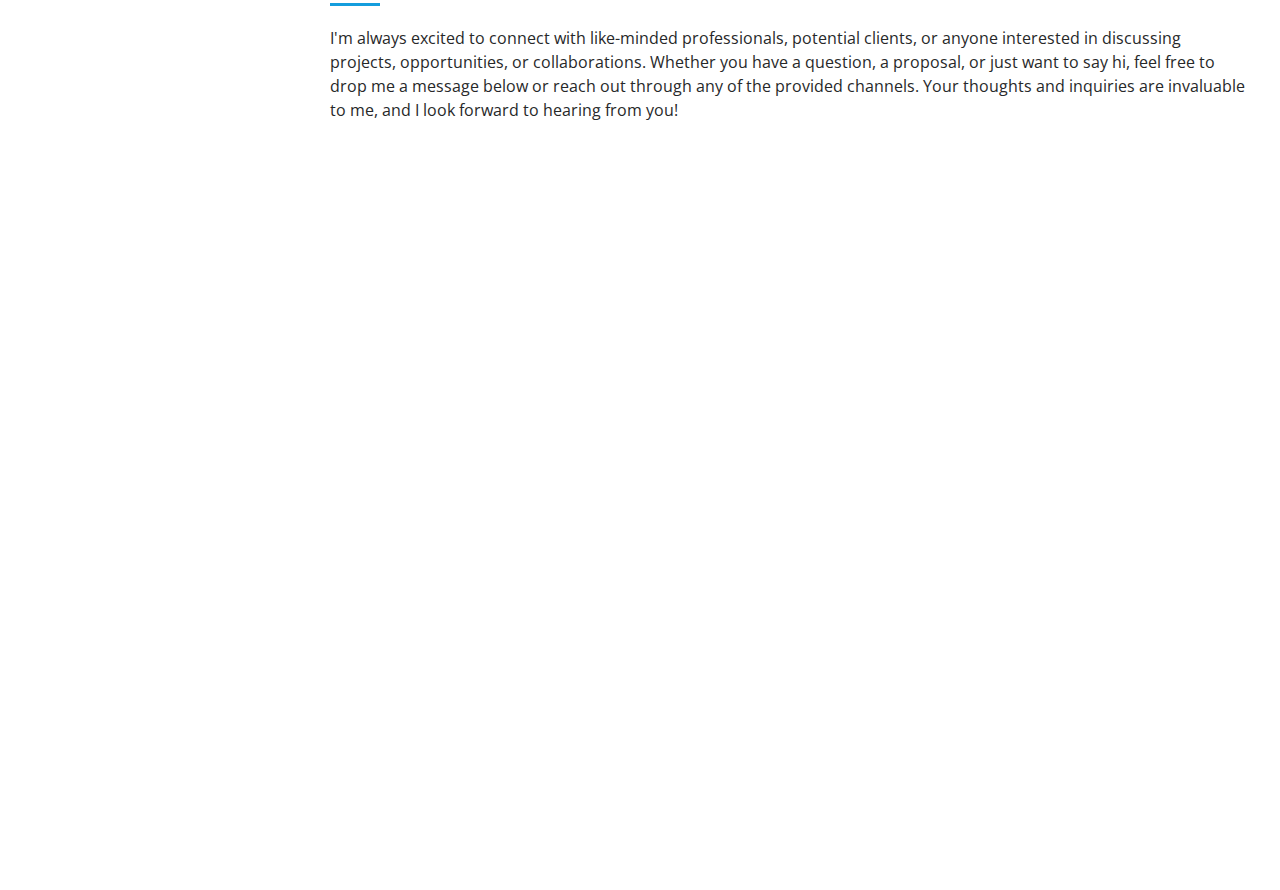
==== commit 94273473: "." ====
--- a/index.html
+++ b/index.html
@@ -362,9 +362,8 @@
 
           <div class="col-lg-4 col-md-6 portfolio-item filter-ds">
             <div class="portfolio-wrap">
-              <img src="assets/img/portfolio/portfolio-1.jpg" class="img-fluid" alt="">
+              <img src="assets/img/ds.png" class="img-fluid" alt="">
               <div class="portfolio-links">
-                <a href="assets/img/portfolio/portfolio-1.jpg" data-gallery="portfolioGallery" class="portfolio-lightbox" title="App 1"><i class="bx bx-plus"></i></a>
                 <a href="portfolio-details.html" title="More Details"><i class="bx bx-link"></i></a>
               </div>
             </div>
@@ -374,7 +373,6 @@
             <div class="portfolio-wrap">
               <img src="assets/img/portfolio/portfolio-2.jpg" class="img-fluid" alt="">
               <div class="portfolio-links">
-                <a href="assets/img/portfolio/portfolio-2.jpg" data-gallery="portfolioGallery" class="portfolio-lightbox" title="Web 3"><i class="bx bx-plus"></i></a>
                 <a href="portfolio-details.html" title="More Details"><i class="bx bx-link"></i></a>
               </div>
             </div>
@@ -384,7 +382,6 @@
             <div class="portfolio-wrap">
               <img src="assets/img/portfolio/portfolio-3.jpg" class="img-fluid" alt="">
               <div class="portfolio-links">
-                <a href="assets/img/portfolio/portfolio-3.jpg" data-gallery="portfolioGallery" class="portfolio-lightbox" title="App 2"><i class="bx bx-plus"></i></a>
                 <a href="portfolio-details.html" title="More Details"><i class="bx bx-link"></i></a>
               </div>
             </div>
@@ -394,7 +391,6 @@
             <div class="portfolio-wrap">
               <img src="assets/img/portfolio/portfolio-4.jpg" class="img-fluid" alt="">
               <div class="portfolio-links">
-                <a href="assets/img/portfolio/portfolio-4.jpg" data-gallery="portfolioGallery" class="portfolio-lightbox" title="Card 2"><i class="bx bx-plus"></i></a>
                 <a href="portfolio-details.html" title="More Details"><i class="bx bx-link"></i></a>
               </div>
             </div>
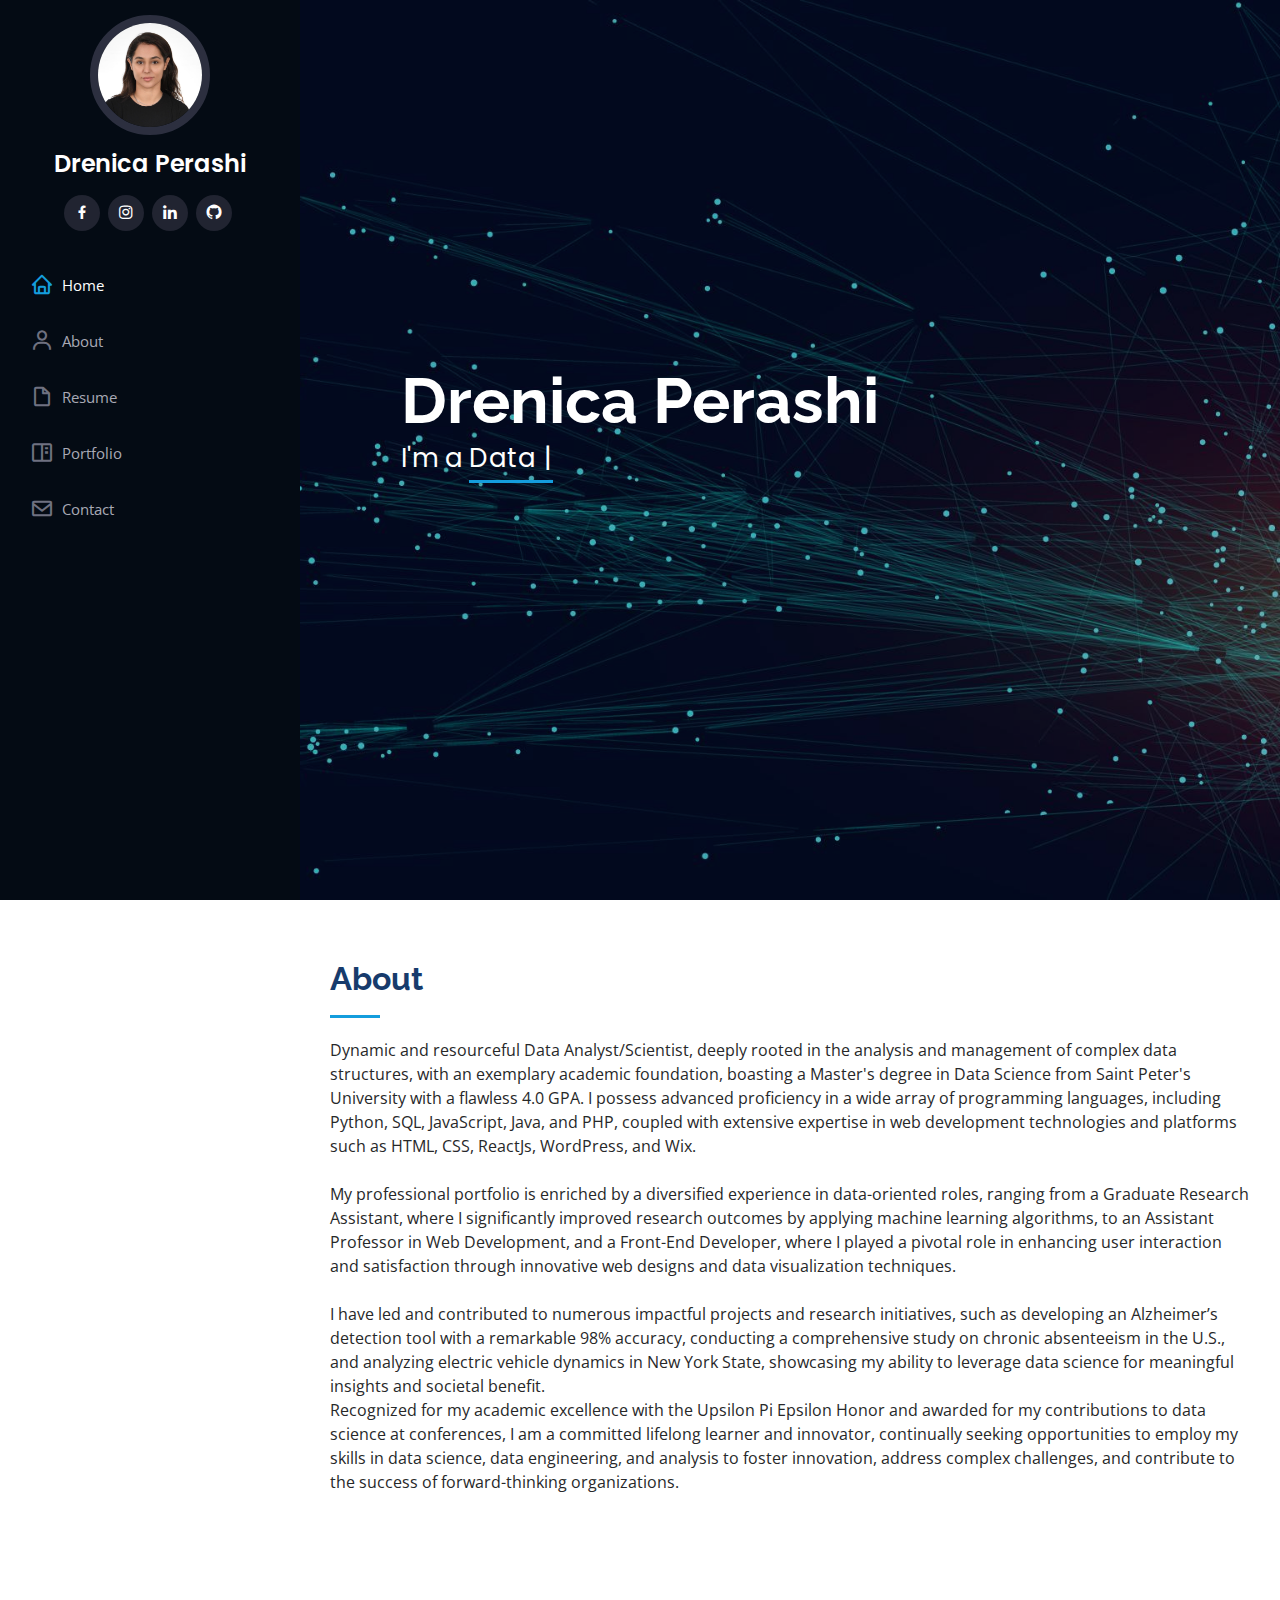
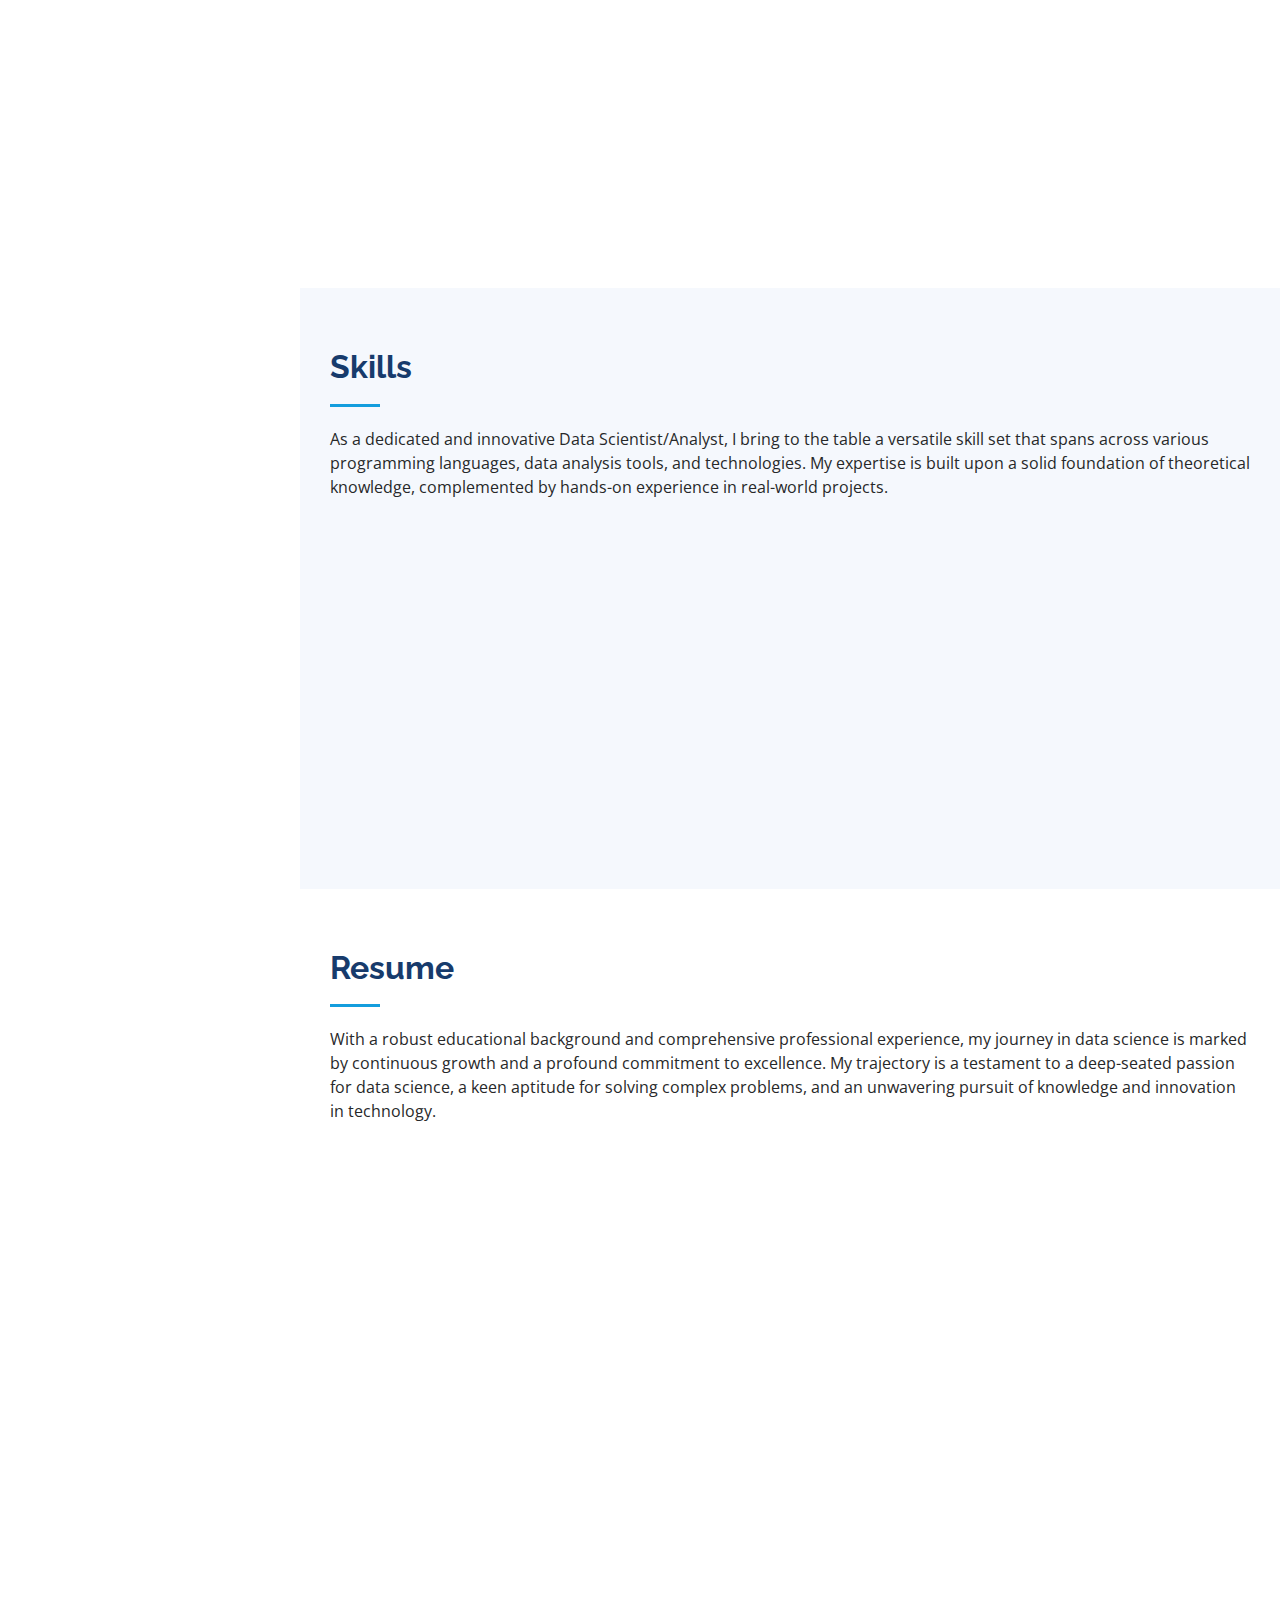
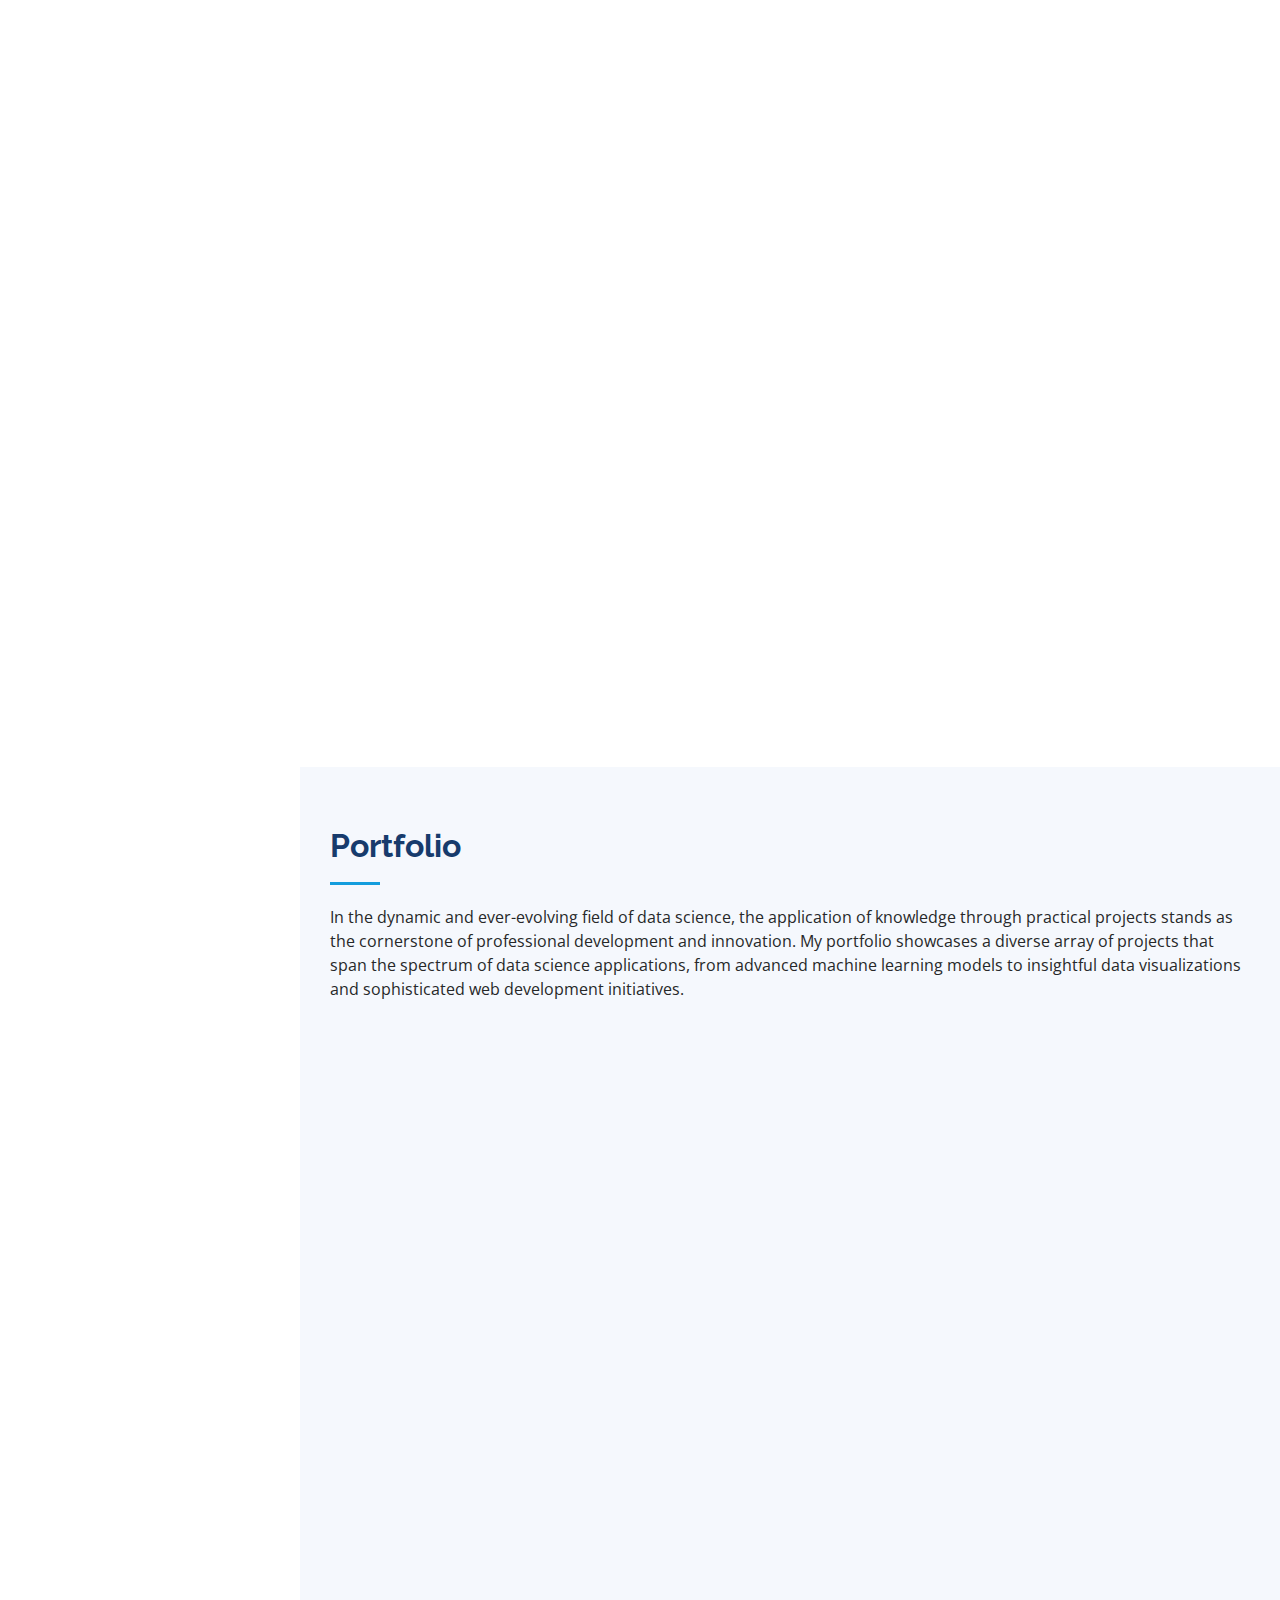
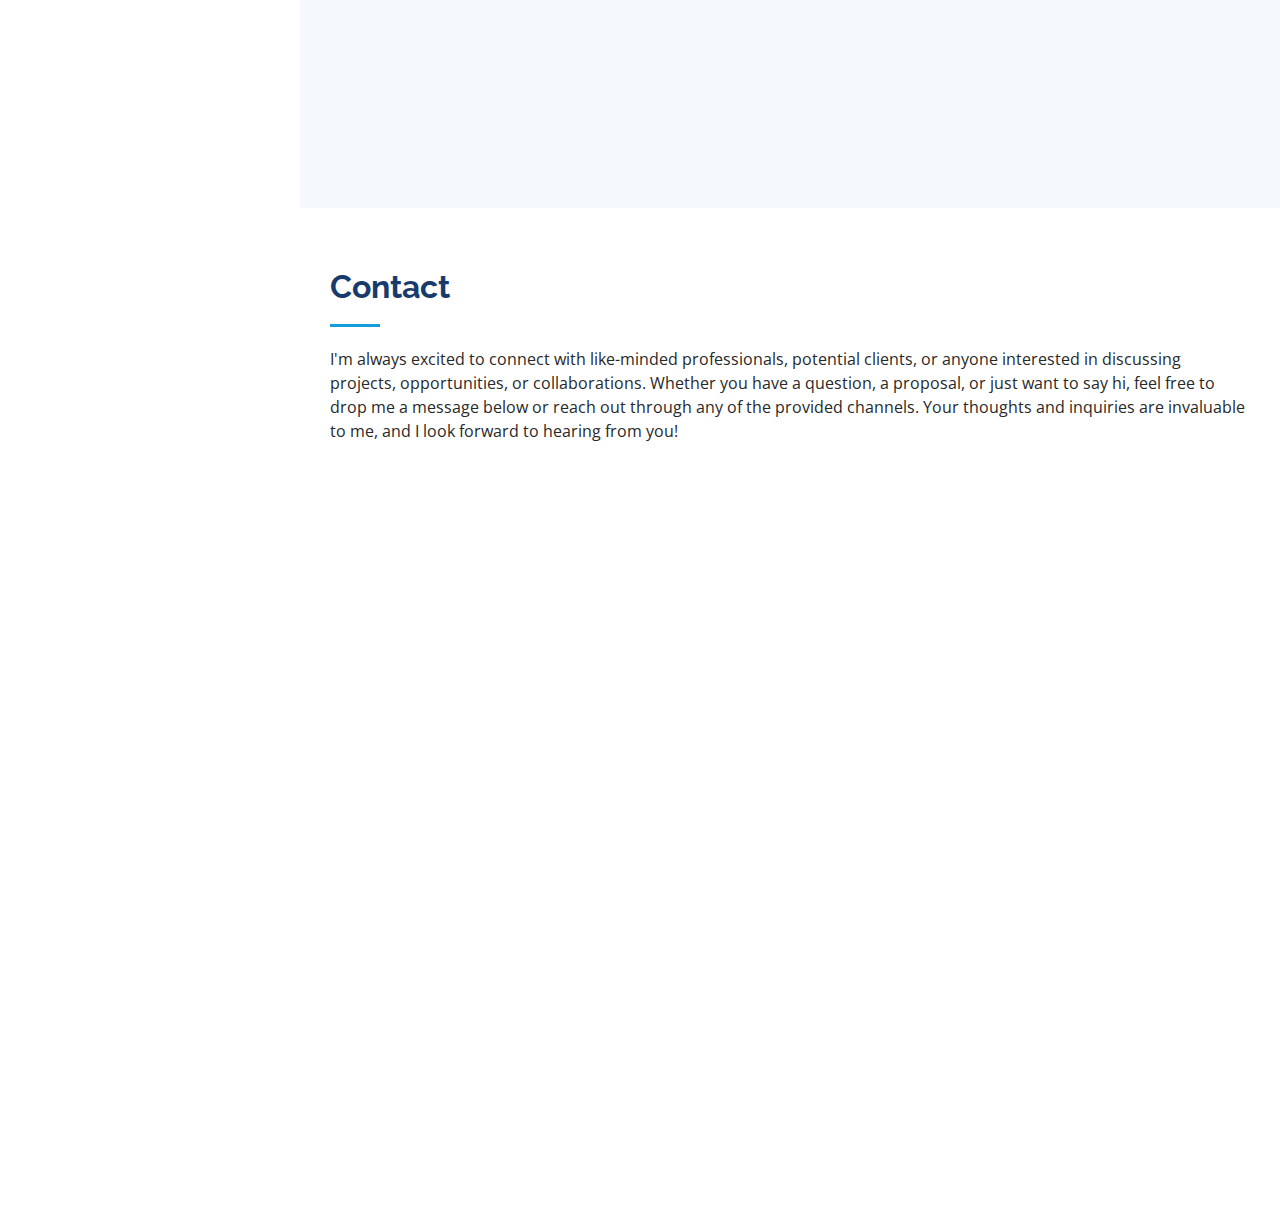
==== commit 2e627c0e: "pic" ====
--- a/index.html
+++ b/index.html
@@ -371,7 +371,7 @@
 
           <div class="col-lg-4 col-md-6 portfolio-item filter-ml">
             <div class="portfolio-wrap">
-              <img src="assets/img/portfolio/portfolio-2.jpg" class="img-fluid" alt="">
+              <img src="assets/img/ml.png" class="img-fluid" alt="">
               <div class="portfolio-links">
                 <a href="portfolio-details.html" title="More Details"><i class="bx bx-link"></i></a>
               </div>
@@ -380,7 +380,7 @@
 
           <div class="col-lg-4 col-md-6 portfolio-item filter-da">
             <div class="portfolio-wrap">
-              <img src="assets/img/portfolio/portfolio-3.jpg" class="img-fluid" alt="">
+              <img src="assets/img/da.png" class="img-fluid" alt="">
               <div class="portfolio-links">
                 <a href="portfolio-details.html" title="More Details"><i class="bx bx-link"></i></a>
               </div>
@@ -389,7 +389,7 @@
 
           <div class="col-lg-4 col-md-6 portfolio-item filter-nlp">
             <div class="portfolio-wrap">
-              <img src="assets/img/portfolio/portfolio-4.jpg" class="img-fluid" alt="">
+              <img src="assets/img/nlp.png" class="img-fluid" alt="">
               <div class="portfolio-links">
                 <a href="portfolio-details.html" title="More Details"><i class="bx bx-link"></i></a>
               </div>
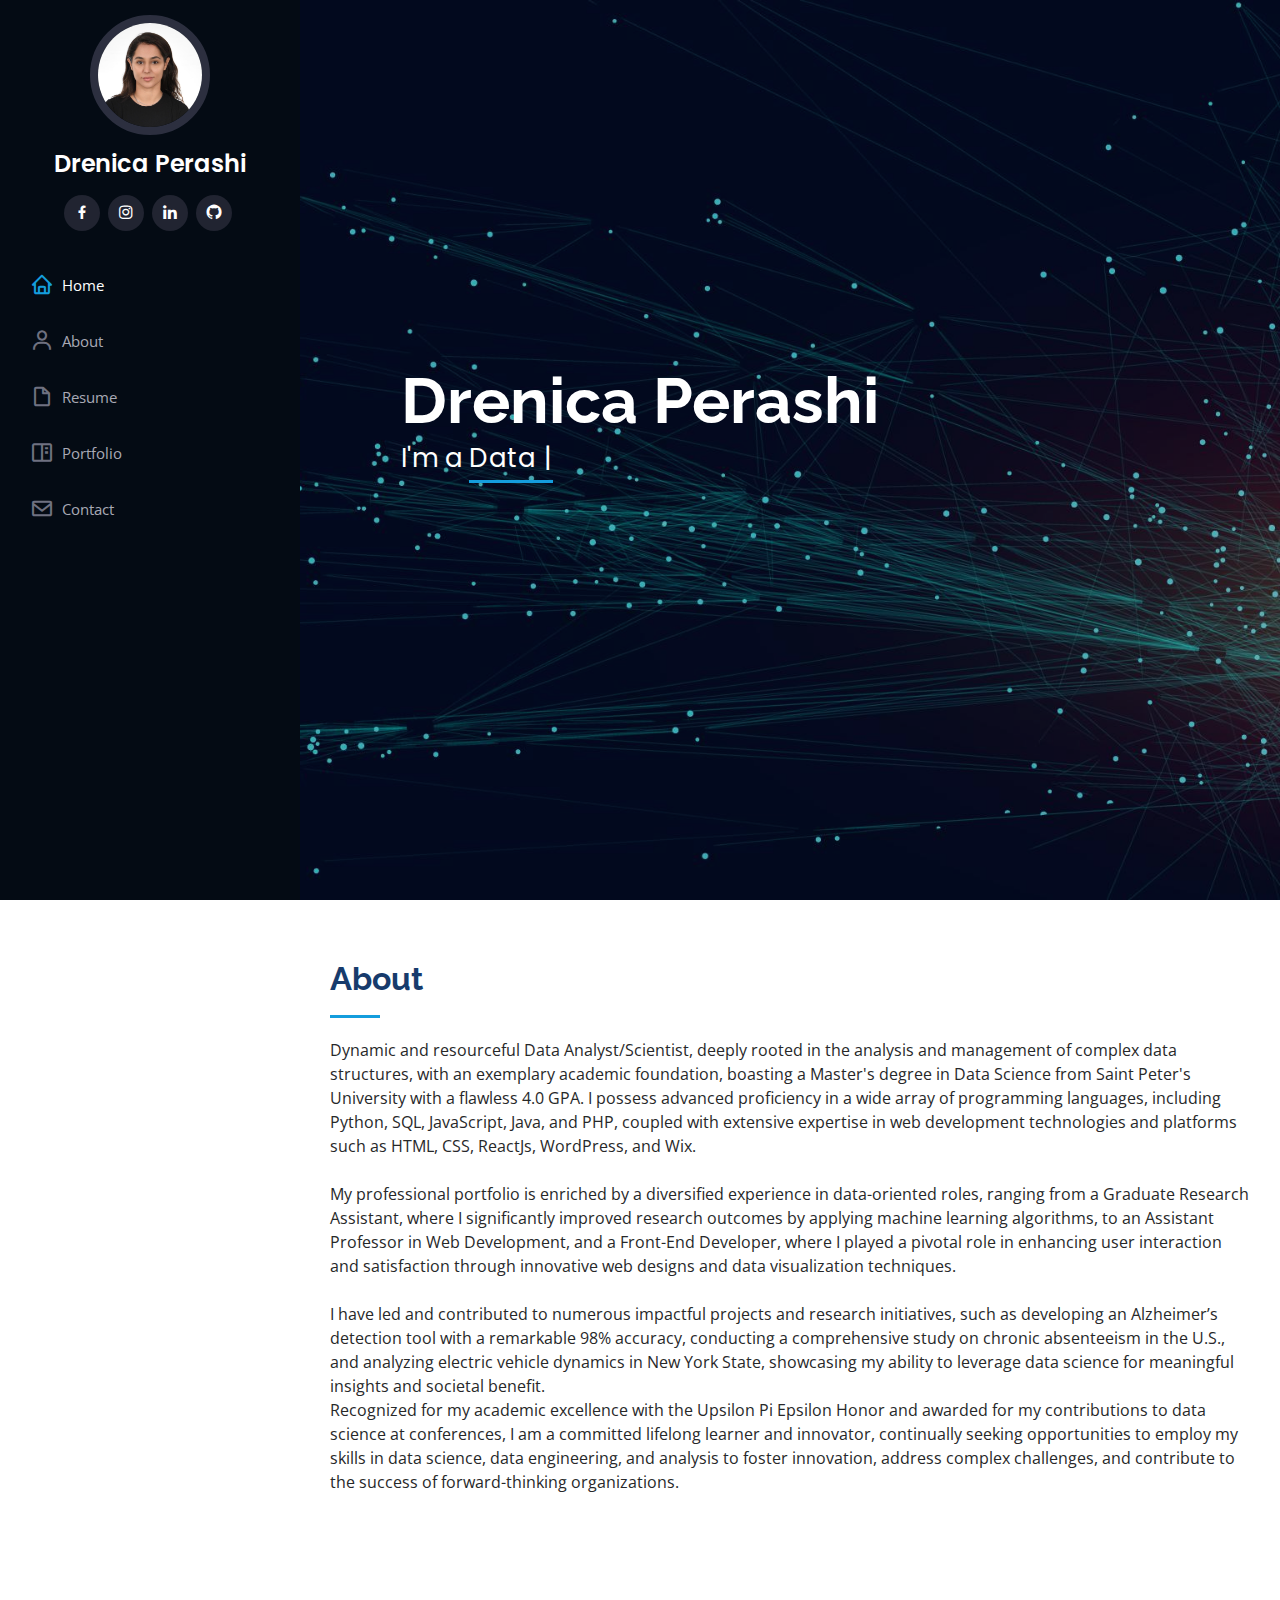
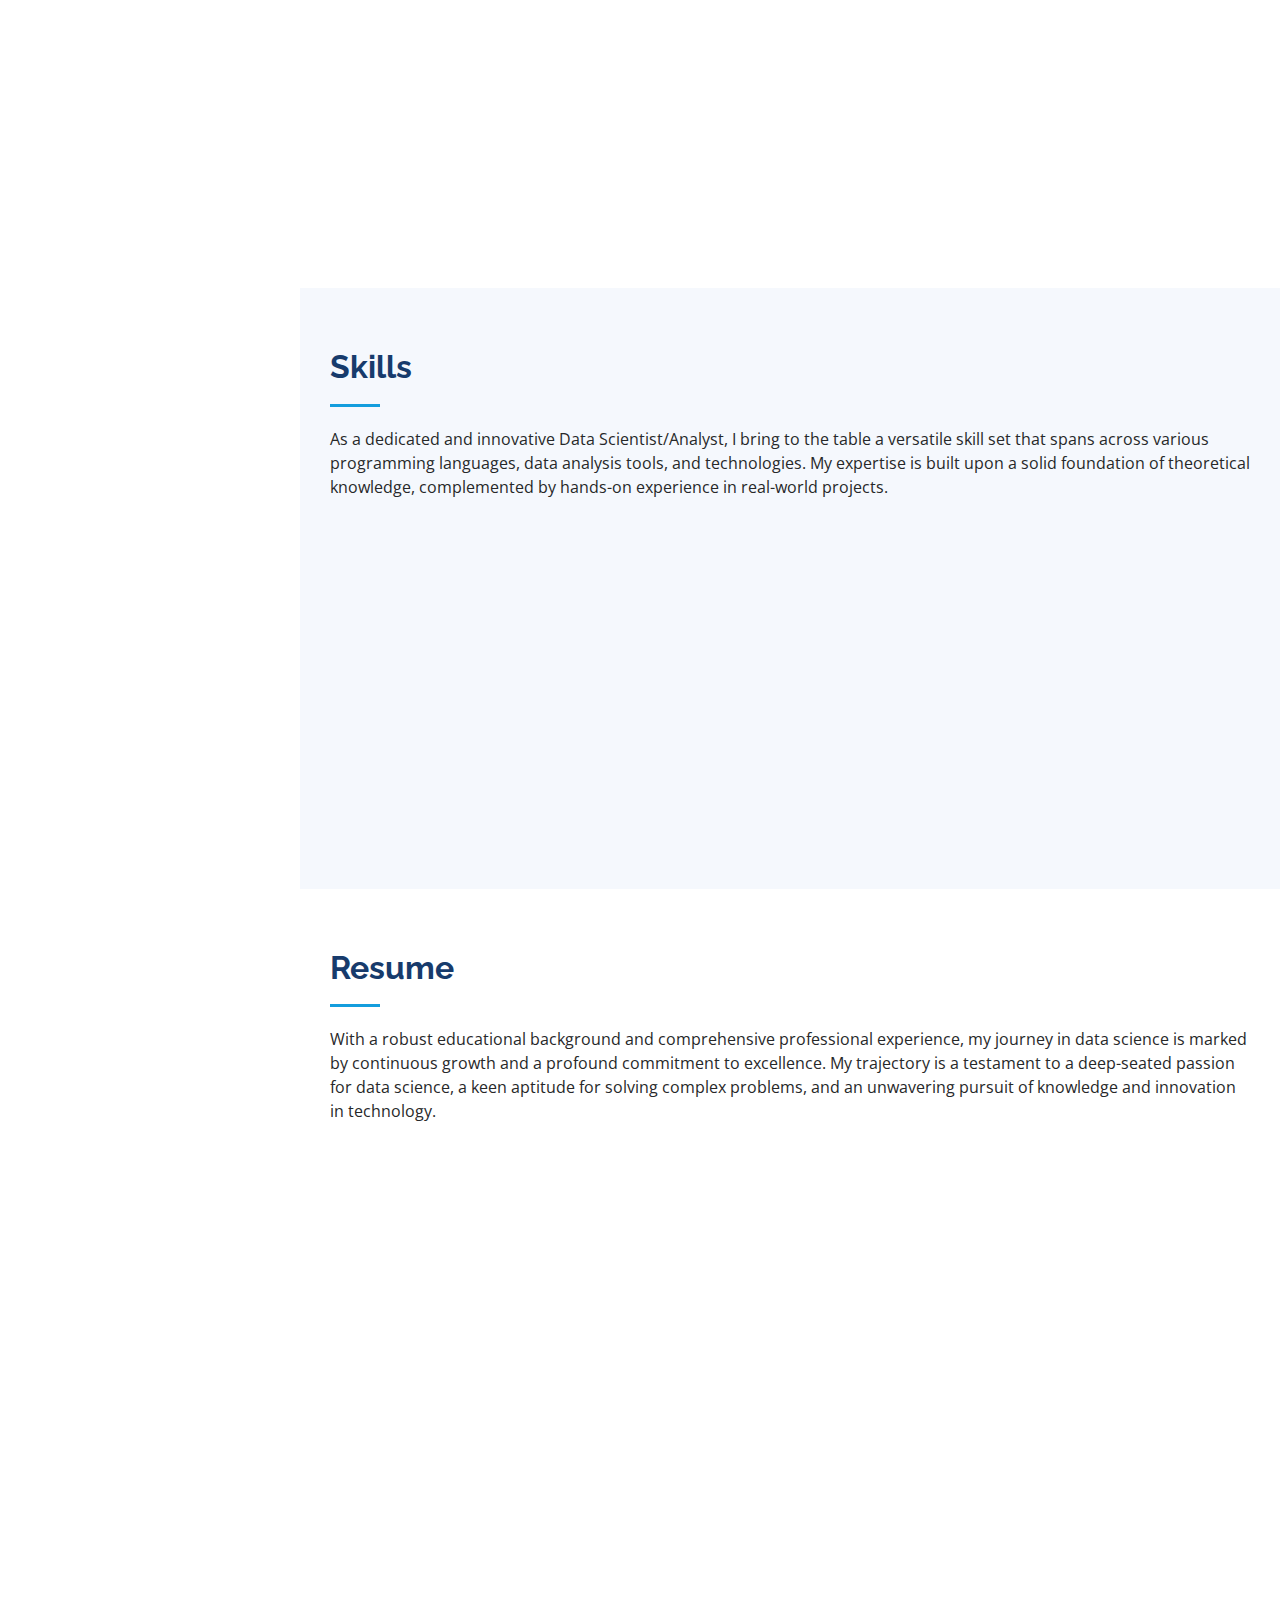
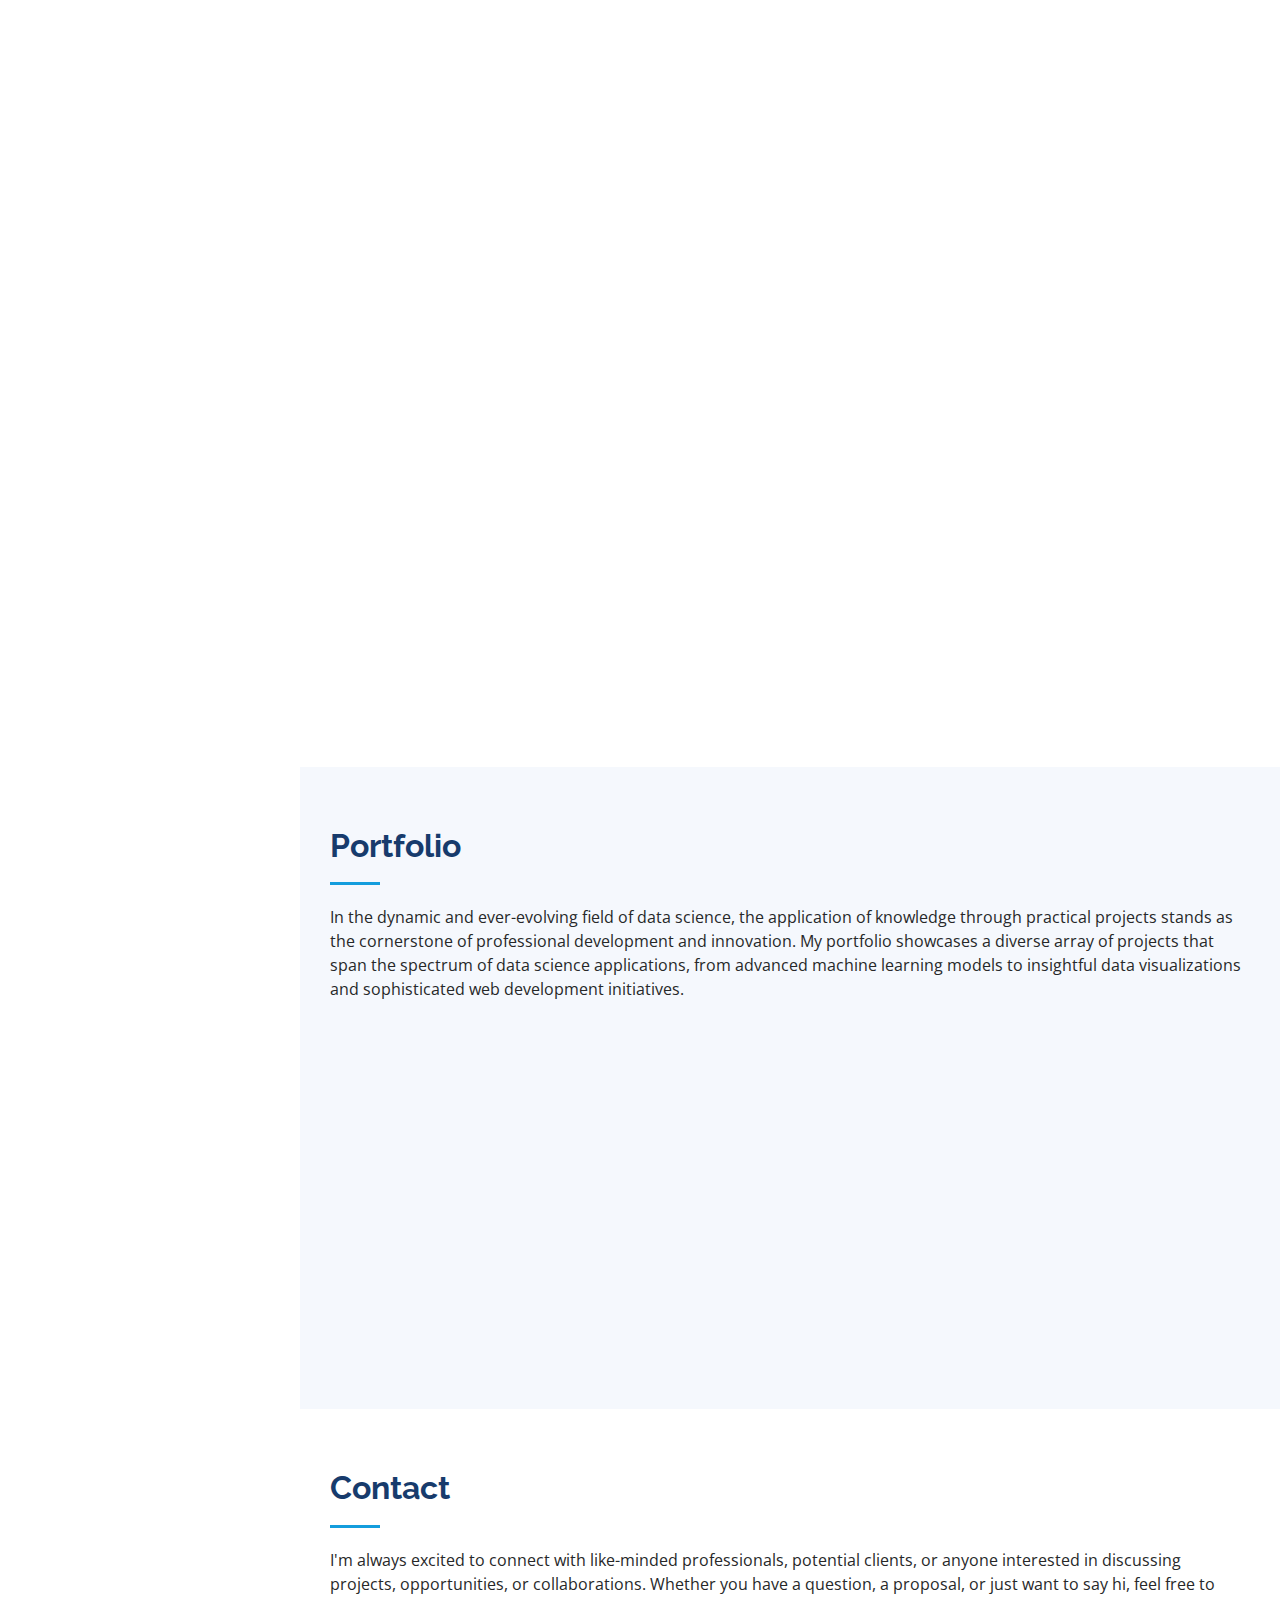
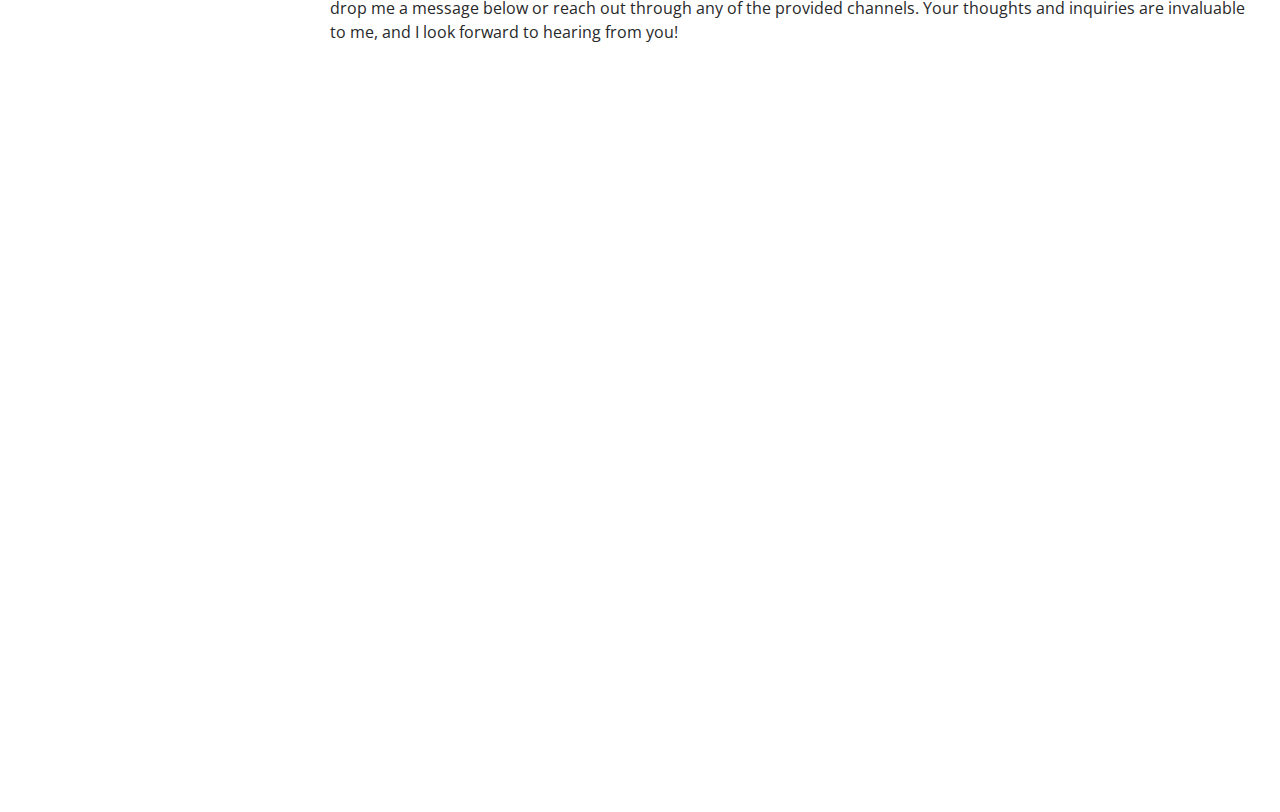
==== commit bdbbd0fd: "." ====
--- a/index.html
+++ b/index.html
@@ -360,7 +360,7 @@
 
         <div class="row portfolio-container" data-aos="fade-up" data-aos-delay="100">
 
-          <div class="col-lg-4 col-md-6 portfolio-item filter-ds">
+          <div class="col-lg-3 col-md-6 portfolio-item filter-ds">
             <div class="portfolio-wrap">
               <img src="assets/img/ds.png" class="img-fluid" alt="">
               <div class="portfolio-links">
@@ -369,7 +369,7 @@
             </div>
           </div>
 
-          <div class="col-lg-4 col-md-6 portfolio-item filter-ml">
+          <div class="col-lg-3 col-md-6 portfolio-item filter-ml">
             <div class="portfolio-wrap">
               <img src="assets/img/ml.png" class="img-fluid" alt="">
               <div class="portfolio-links">
@@ -378,7 +378,7 @@
             </div>
           </div>
 
-          <div class="col-lg-4 col-md-6 portfolio-item filter-da">
+          <div class="col-lg-3 col-md-6 portfolio-item filter-da">
             <div class="portfolio-wrap">
               <img src="assets/img/da.png" class="img-fluid" alt="">
               <div class="portfolio-links">
@@ -387,7 +387,7 @@
             </div>
           </div>
 
-          <div class="col-lg-4 col-md-6 portfolio-item filter-nlp">
+          <div class="col-lg-3 col-md-6 portfolio-item filter-nlp">
             <div class="portfolio-wrap">
               <img src="assets/img/nlp.png" class="img-fluid" alt="">
               <div class="portfolio-links">
